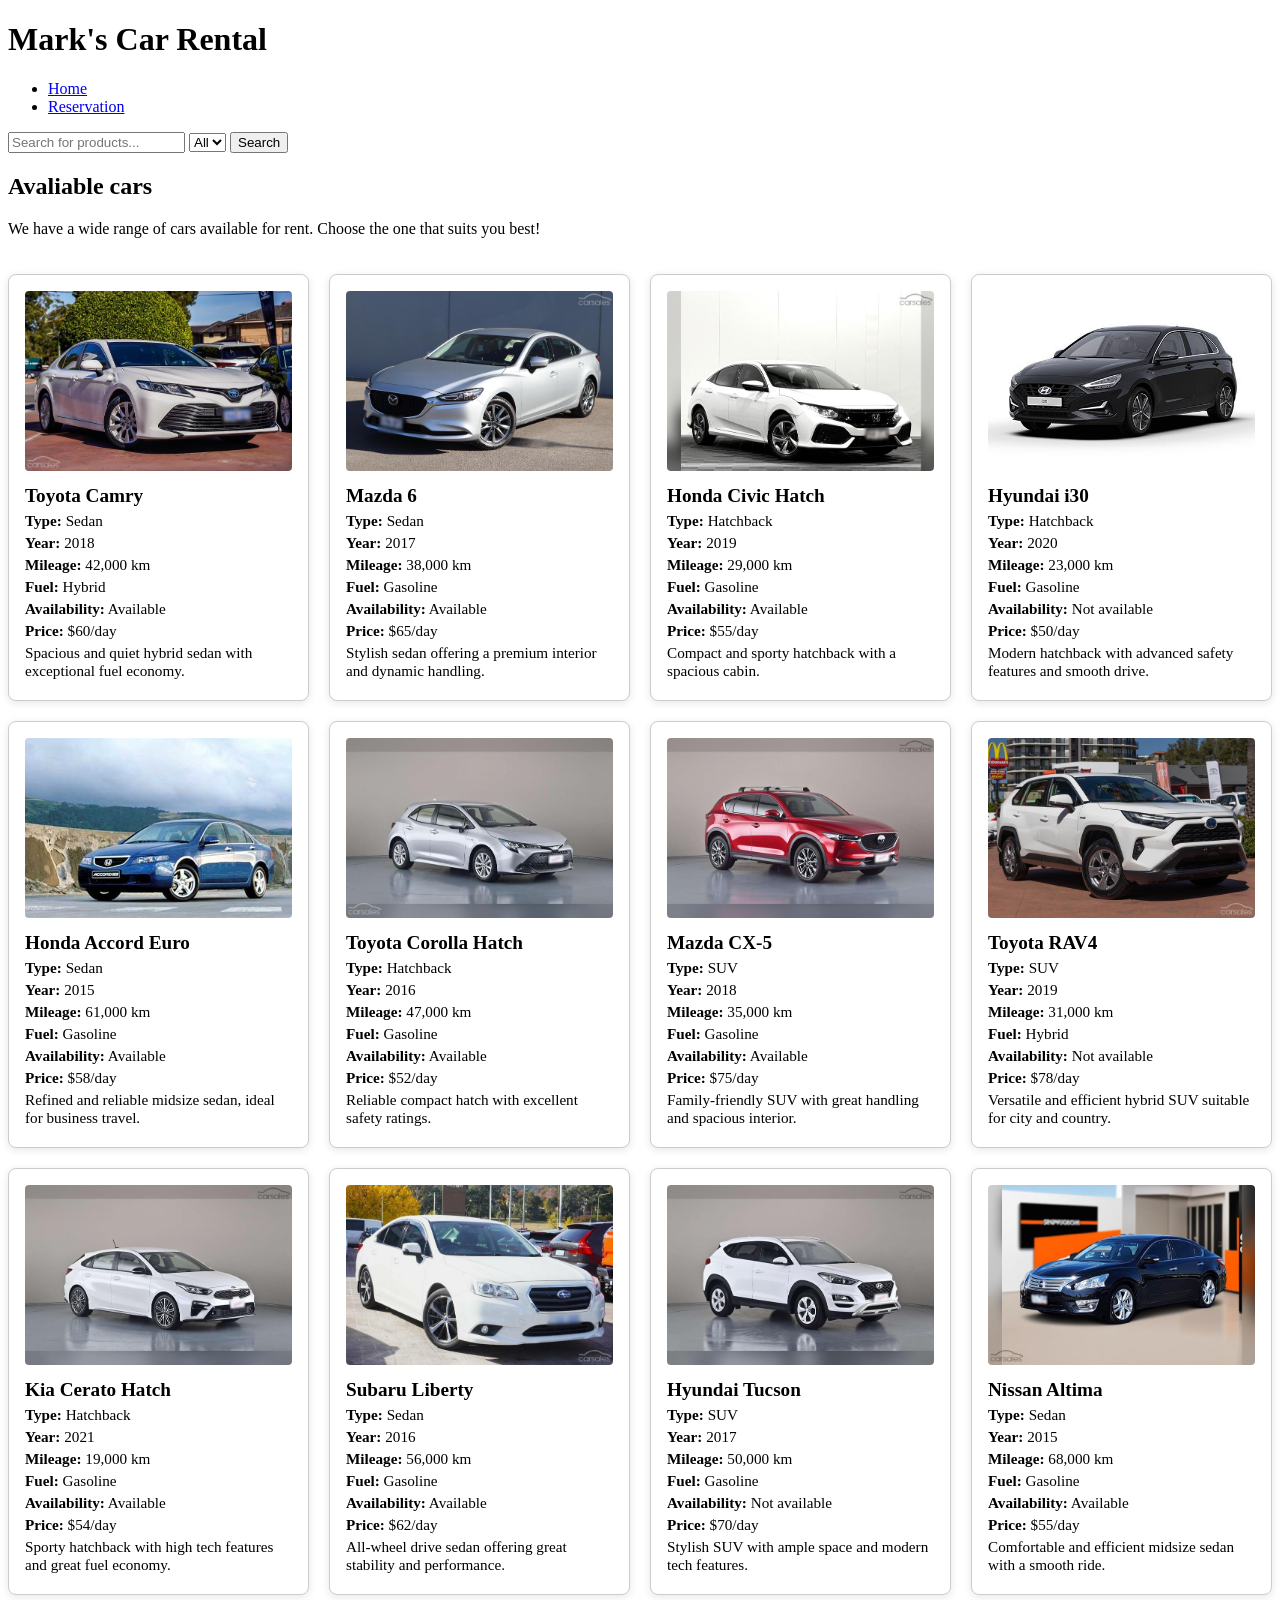
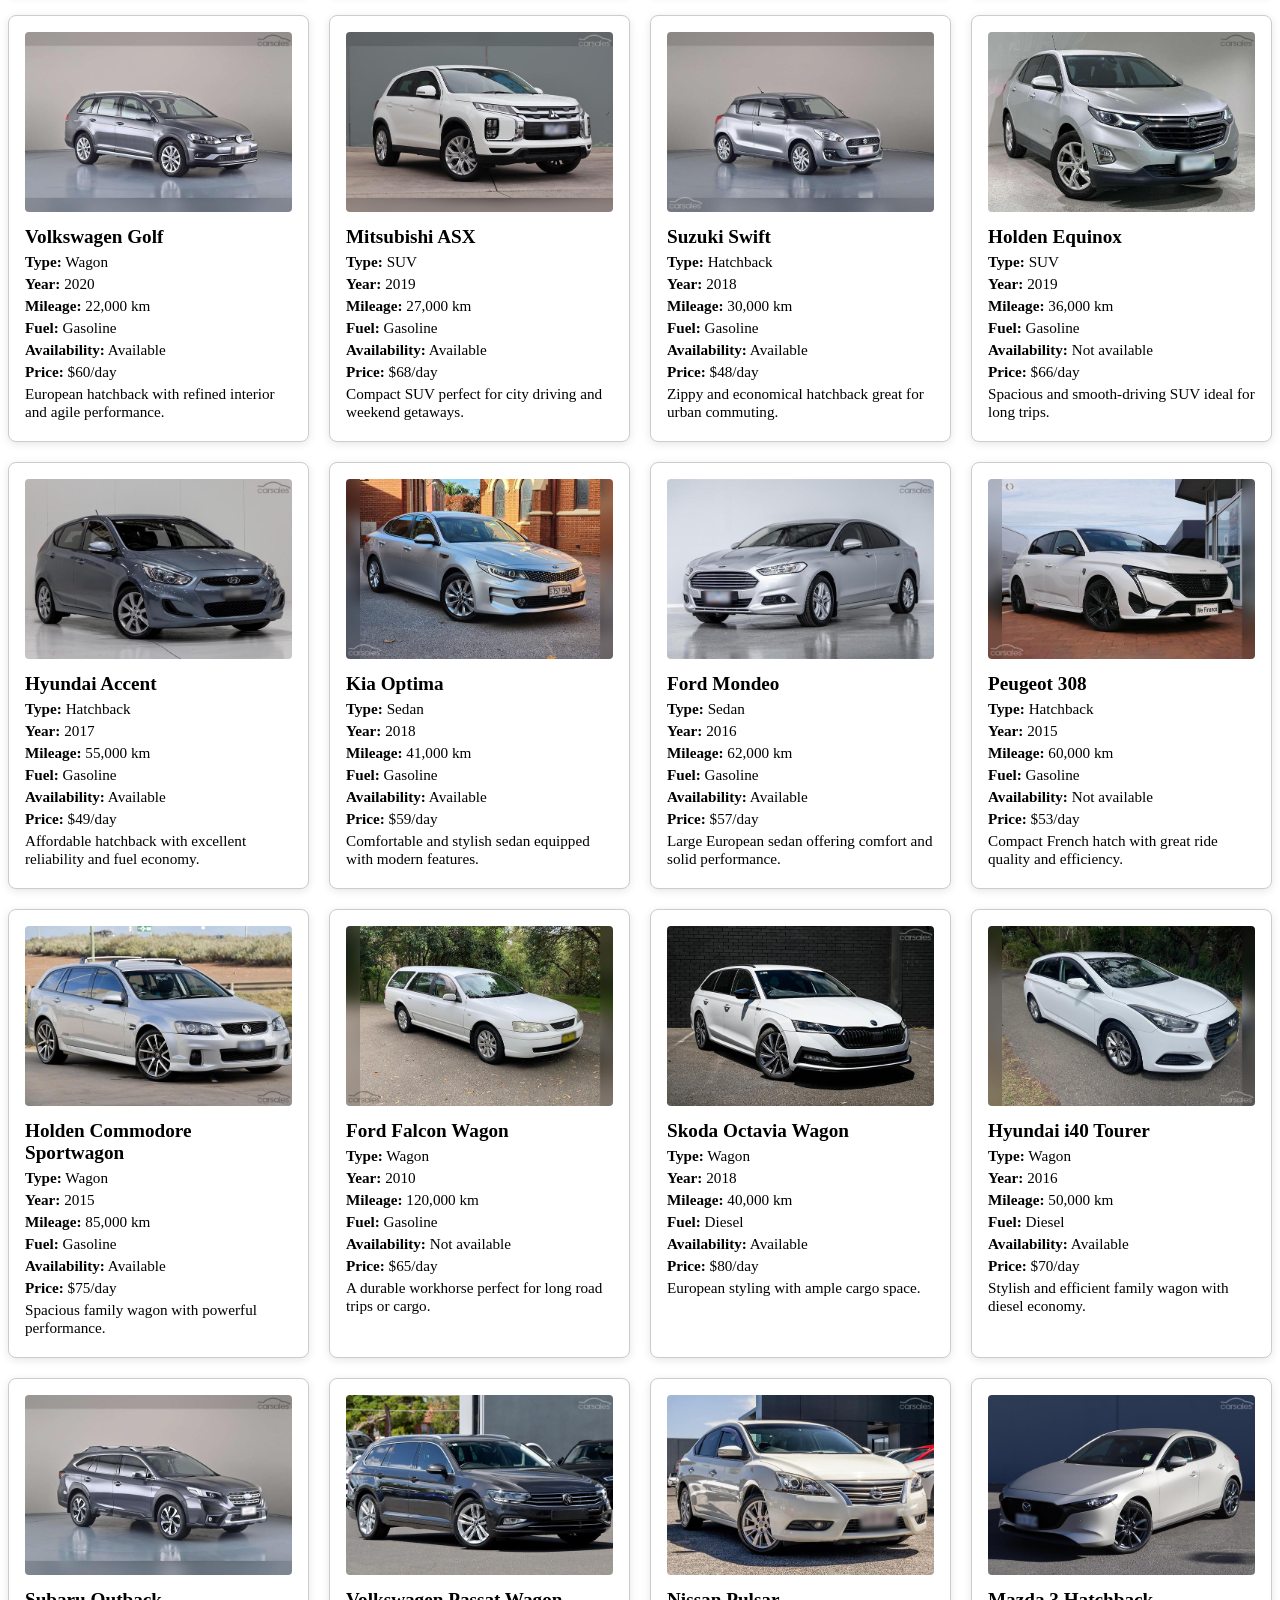
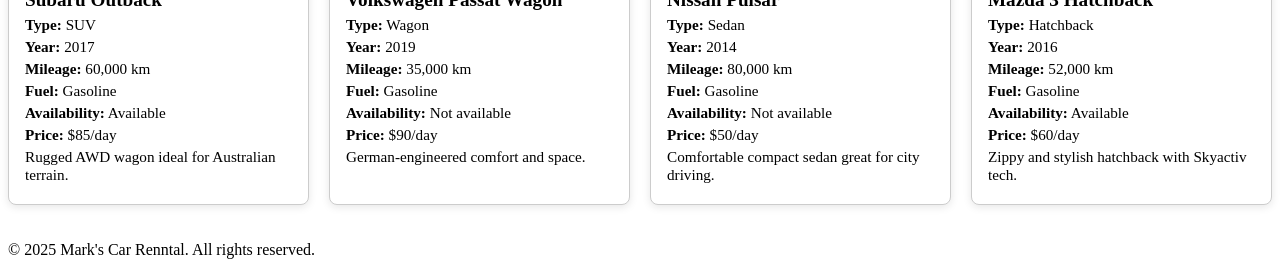
==== index.html @ 560c0ef7 "Add search bar and carType dropdown list" ====
<!DOCTYPE html>
<html lang="en">
<head>
    <meta charset="UTF-8">
    <meta name="viewport" content="width=device-width, initial-scale=1.0">
    <title>My Web Page</title>
    <link rel="stylesheet" href="css/styles.css"> 
</head>
<body>
    <header>
        <h1>Mark's Car Rental</h1>
    </header>
    <nav>
        <ul>
            <li><a href="#home">Home</a></li>
            <li><a href="#reservation">Reservation</a></li>
        </ul>
    </nav>
    <main>
         <!--Search Bar-->
        <section class="search">
            <input type="text" id="searchBox" placeholder="Search for products...">
            <!--Car Type Dropdown-->
            <select id="carTypeDropdown">
                <option value="">All</option>
            </select>
            <button id="searchBtn">Search</button>
        </section>
        <!--Car Grid-->
        <section id="home">
            <h2>Avaliable cars</h2>
            <p>We have a wide range of cars available for rent. Choose the one that suits you best!</p>
            <div class="car-grid" id="carGrid"></div>

        </section>
        <script src="js/script.js"></script>
    </main>
</body>
    <footer>
        <p>&copy; 2025 Mark's Car Renntal. All rights reserved.</p>
    </footer>
</html>
---- css/styles.css ----
.car-grid {
  display: grid;
  grid-template-columns: repeat(auto-fit, minmax(280px, 1fr));
  gap: 20px;
  padding: 20px 0;
}

.car-card {
  background: #ffffff;
  border: 1px solid #ccc;
  padding: 16px;
  border-radius: 8px;
  box-shadow: 0 2px 8px rgba(0, 0, 0, 0.1);
}

.car-card img {
  width: 100%;
  height: 180px;
  object-fit: cover;
  border-radius: 4px;
}

.car-card h3 {
  margin: 10px 0 5px;
  font-size: 1.2em;
}

.car-card p {
  margin: 4px 0;
  font-size: 0.95em;
}
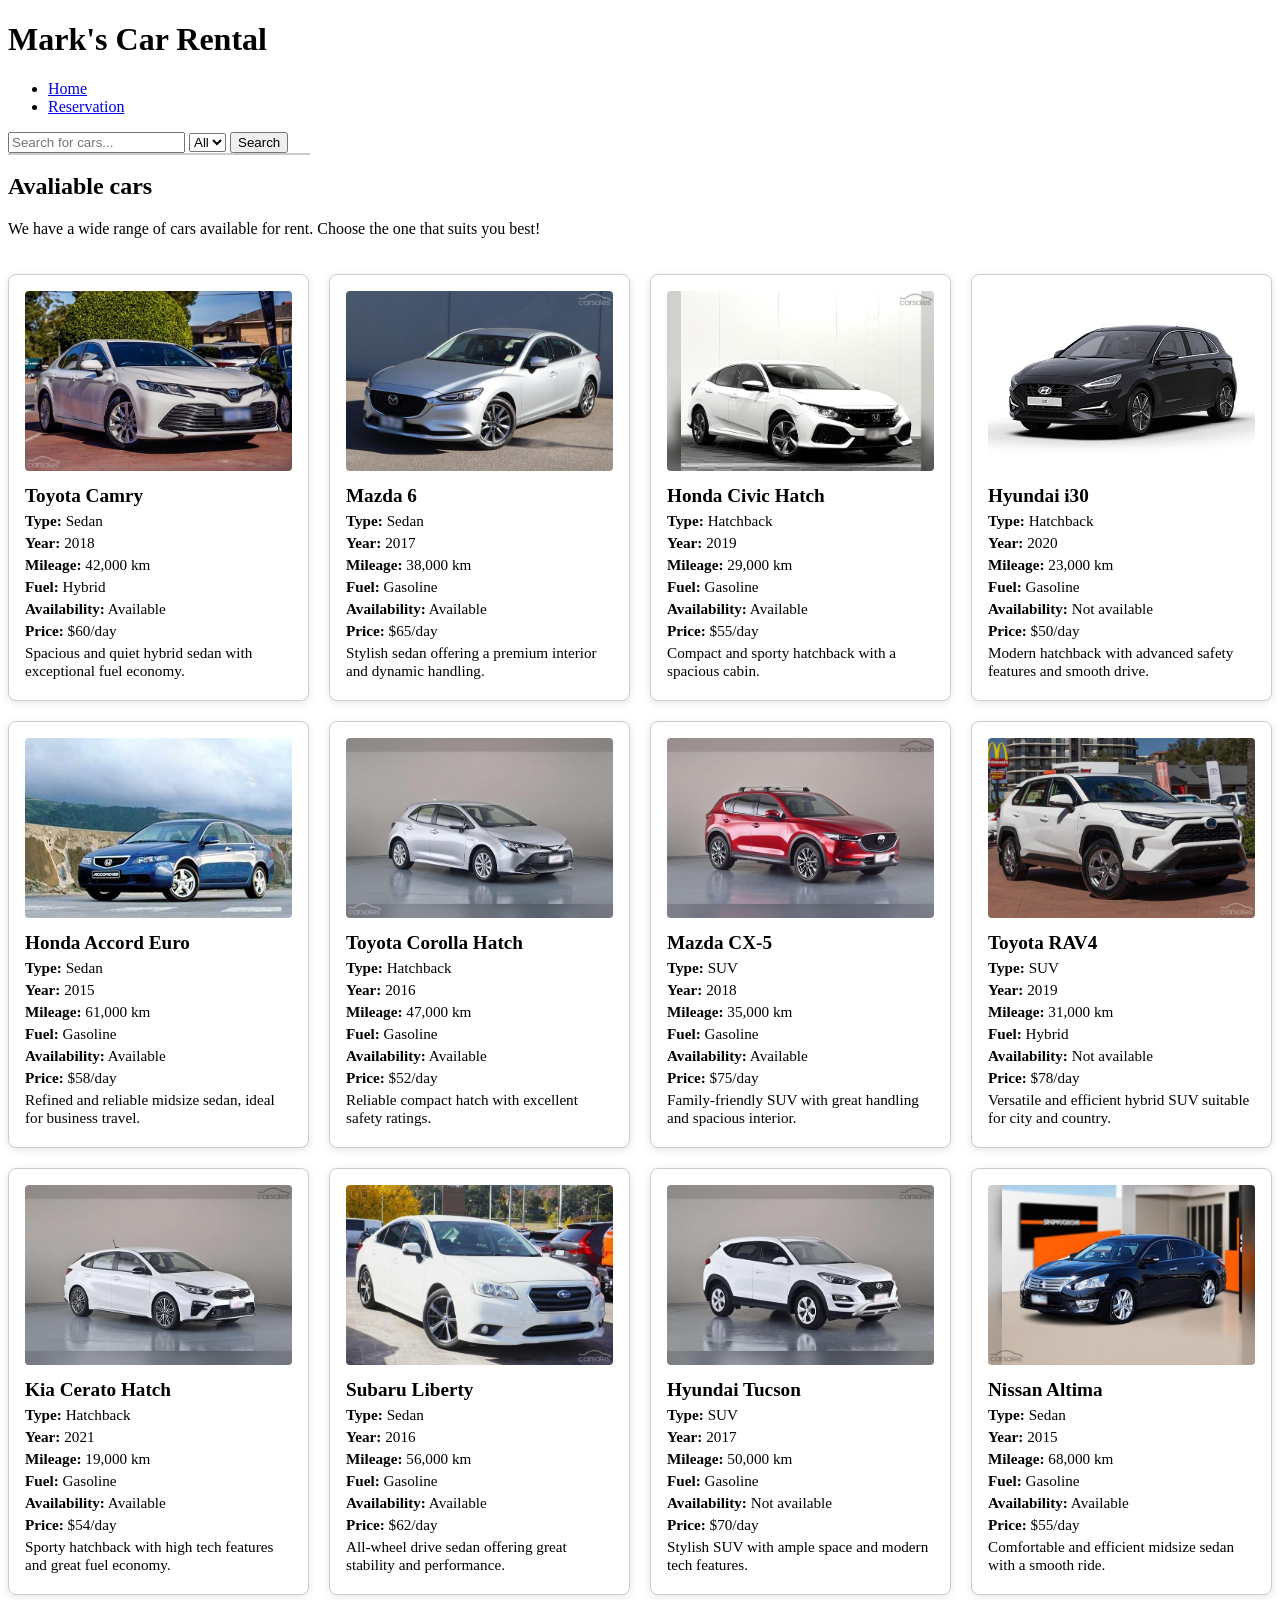
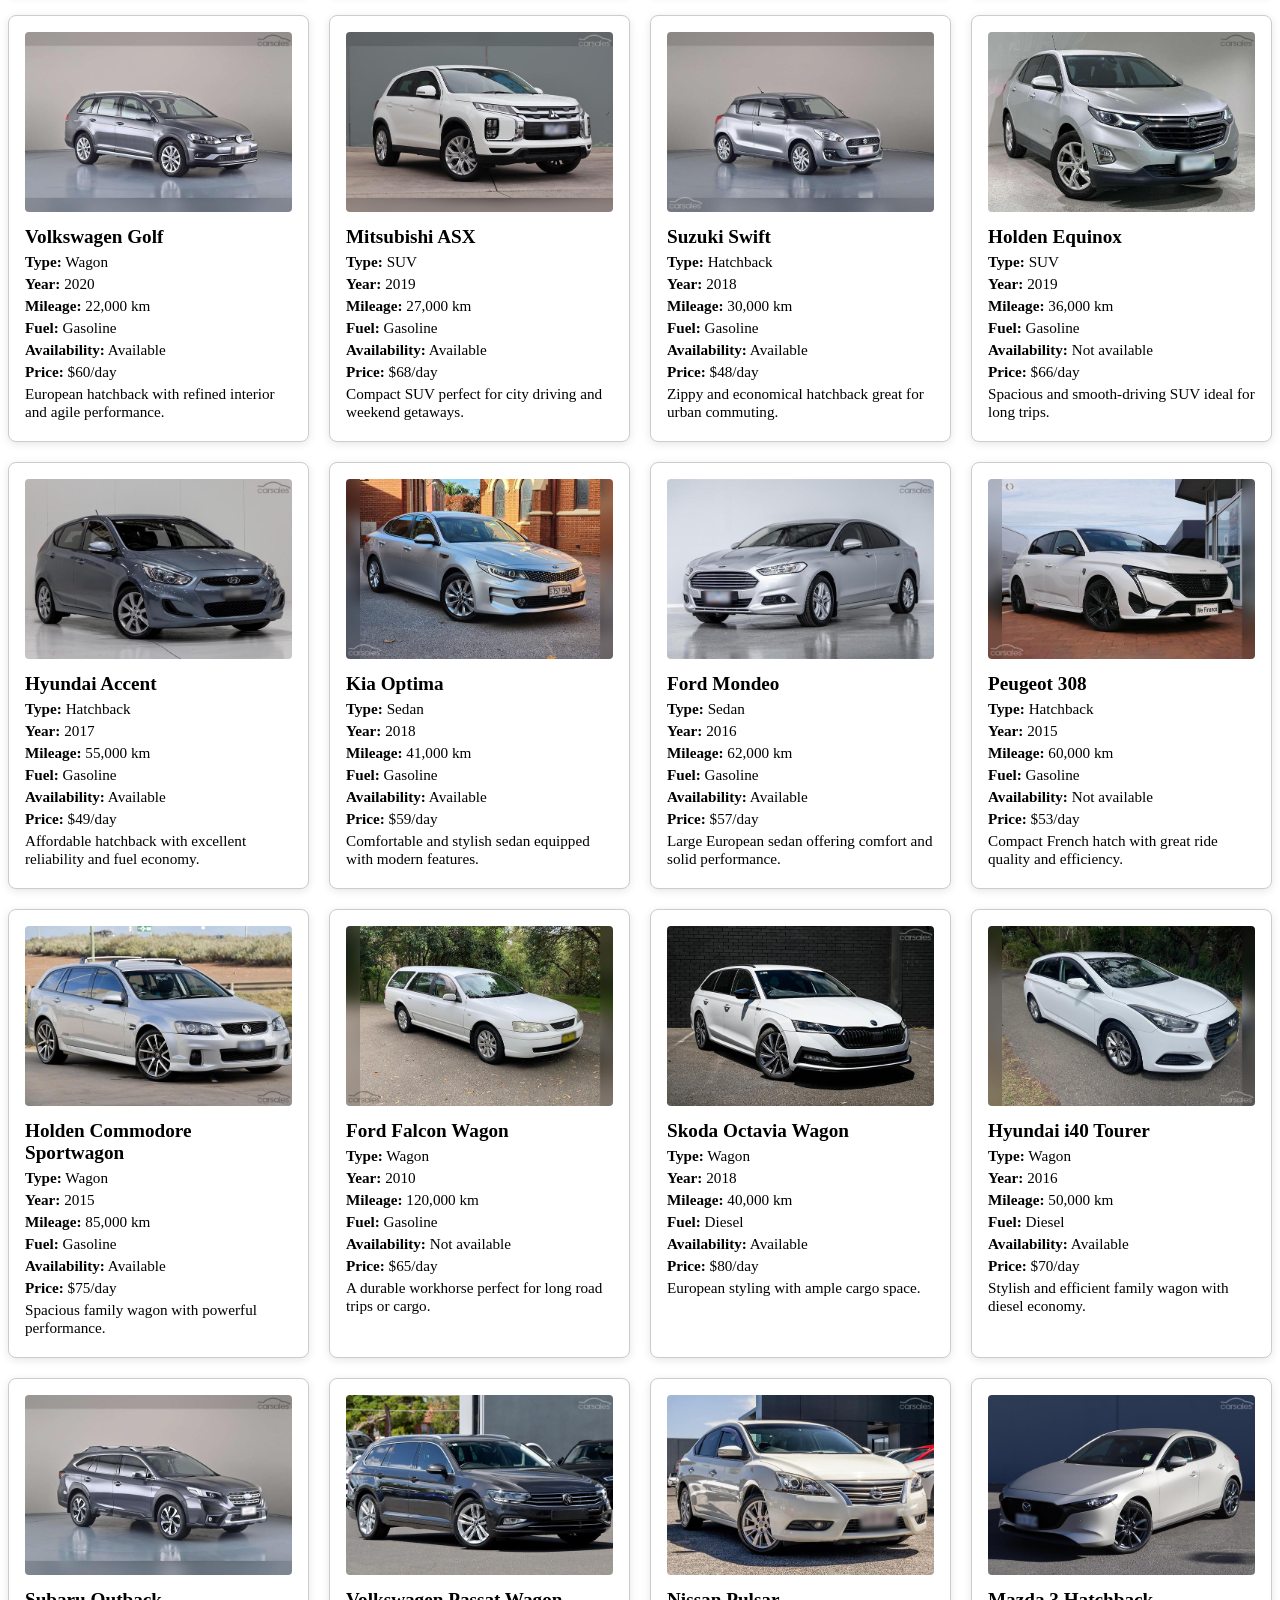
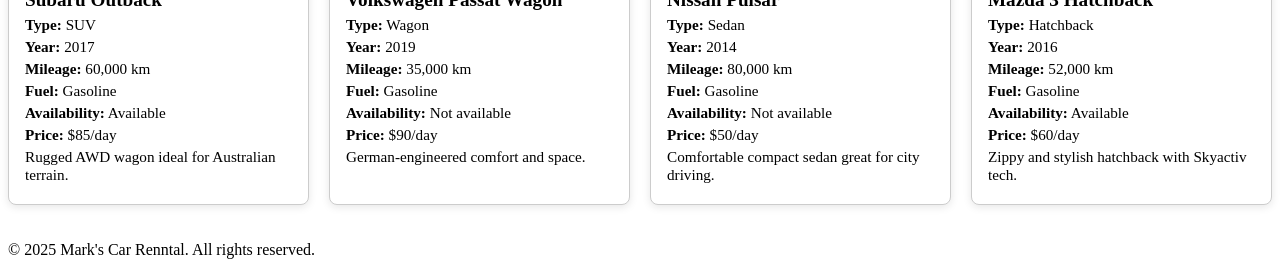
==== commit 3bd8f7b7: "Add search functionality and search suggestion" ====
--- a/index.html
+++ b/index.html
@@ -19,12 +19,16 @@
     <main>
          <!--Search Bar-->
         <section class="search">
-            <input type="text" id="searchBox" placeholder="Search for products...">
+            <input type="text" id="searchBox" placeholder="Search for cars...">
             <!--Car Type Dropdown-->
             <select id="carTypeDropdown">
                 <option value="">All</option>
             </select>
+            <!--suggestions list-->
+            <ul id = "suggestions" class="suggestions-list"></ul>
+            <!--Search button-->
             <button id="searchBtn">Search</button>
+
         </section>
         <!--Car Grid-->
         <section id="home">
--- a/css/styles.css
+++ b/css/styles.css
@@ -29,3 +29,25 @@
   margin: 4px 0;
   font-size: 0.95em;
 }
+
+.suggestions-list {
+  list-style: none;
+  padding: 0;
+  margin: 0;
+  border: 1px solid #ccc;
+  max-height: 150px;
+  overflow-y: auto;
+  width: 300px;
+  background-color: white;
+  position: absolute;
+  z-index: 1000;
+}
+
+.suggestions-list li {
+  padding: 8px;
+  cursor: pointer;
+}
+
+.suggestions-list li:hover {
+  background-color: #f0f0f0;
+}
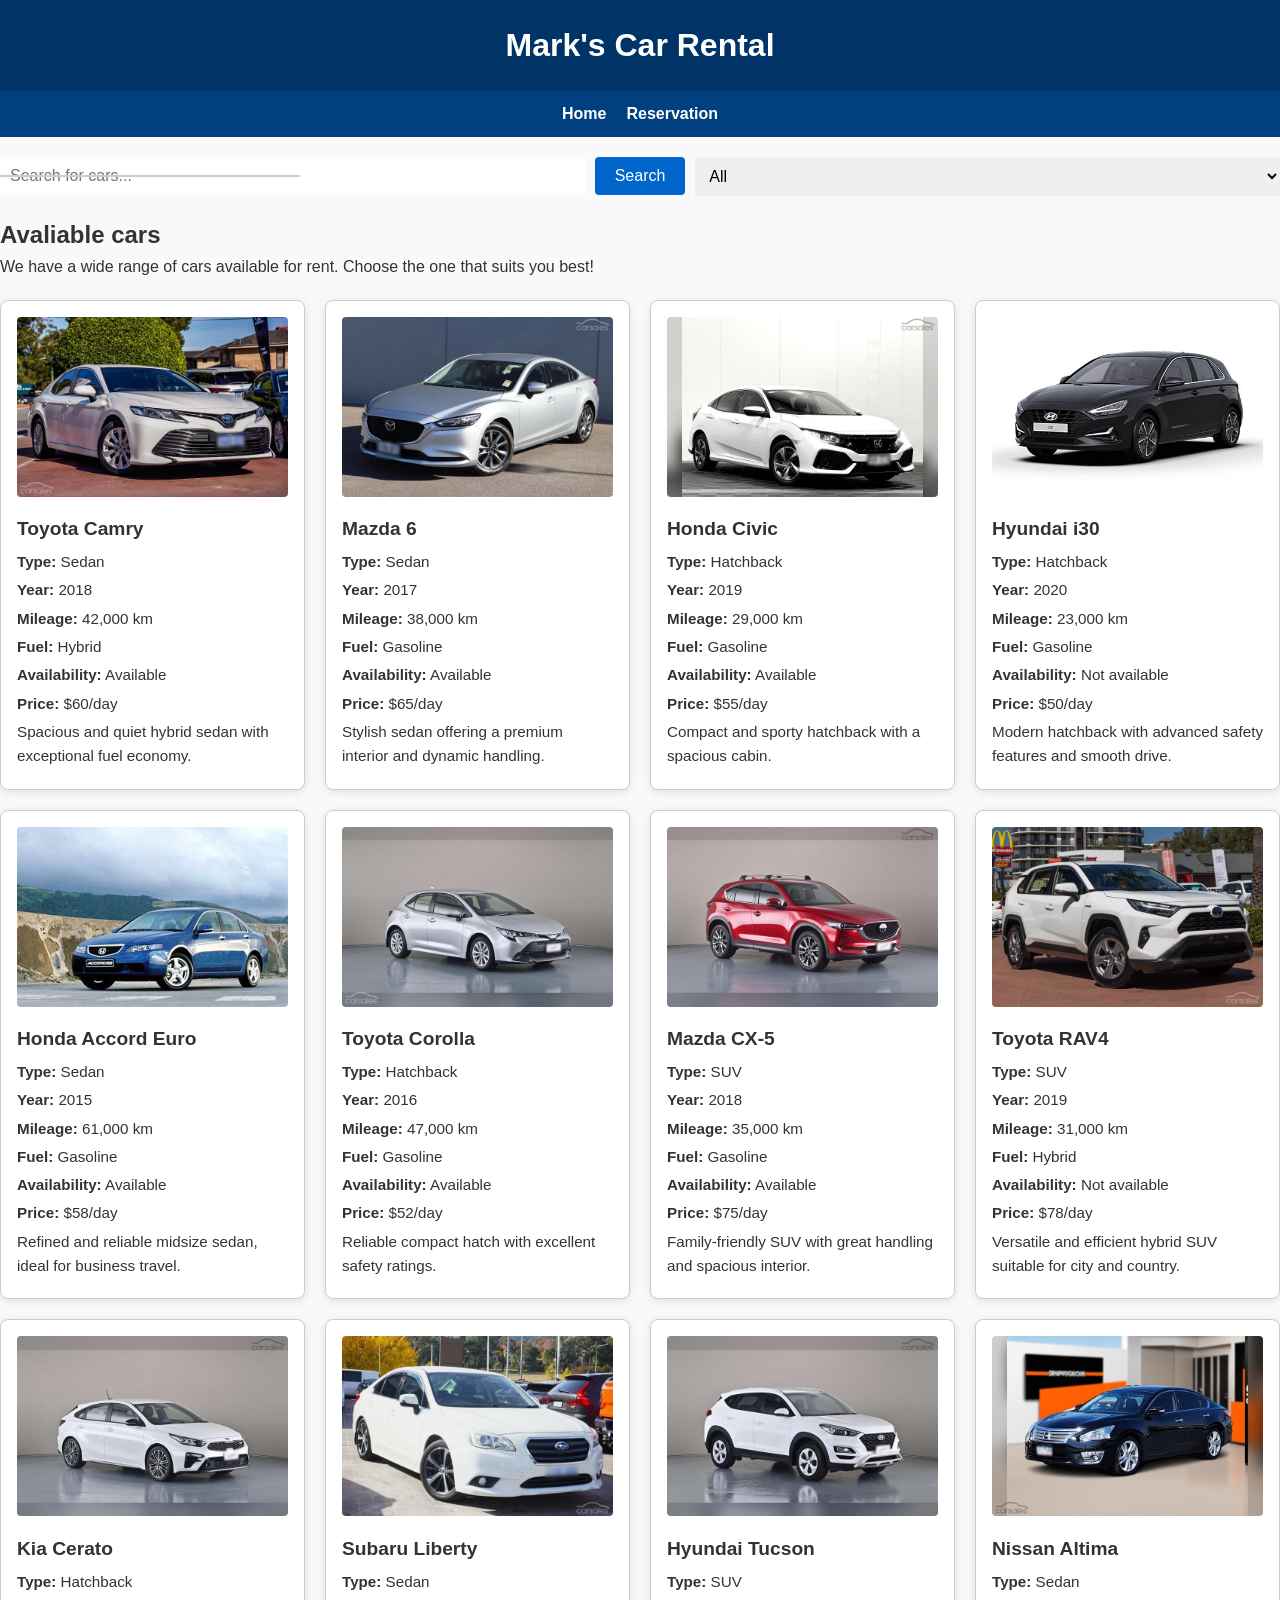
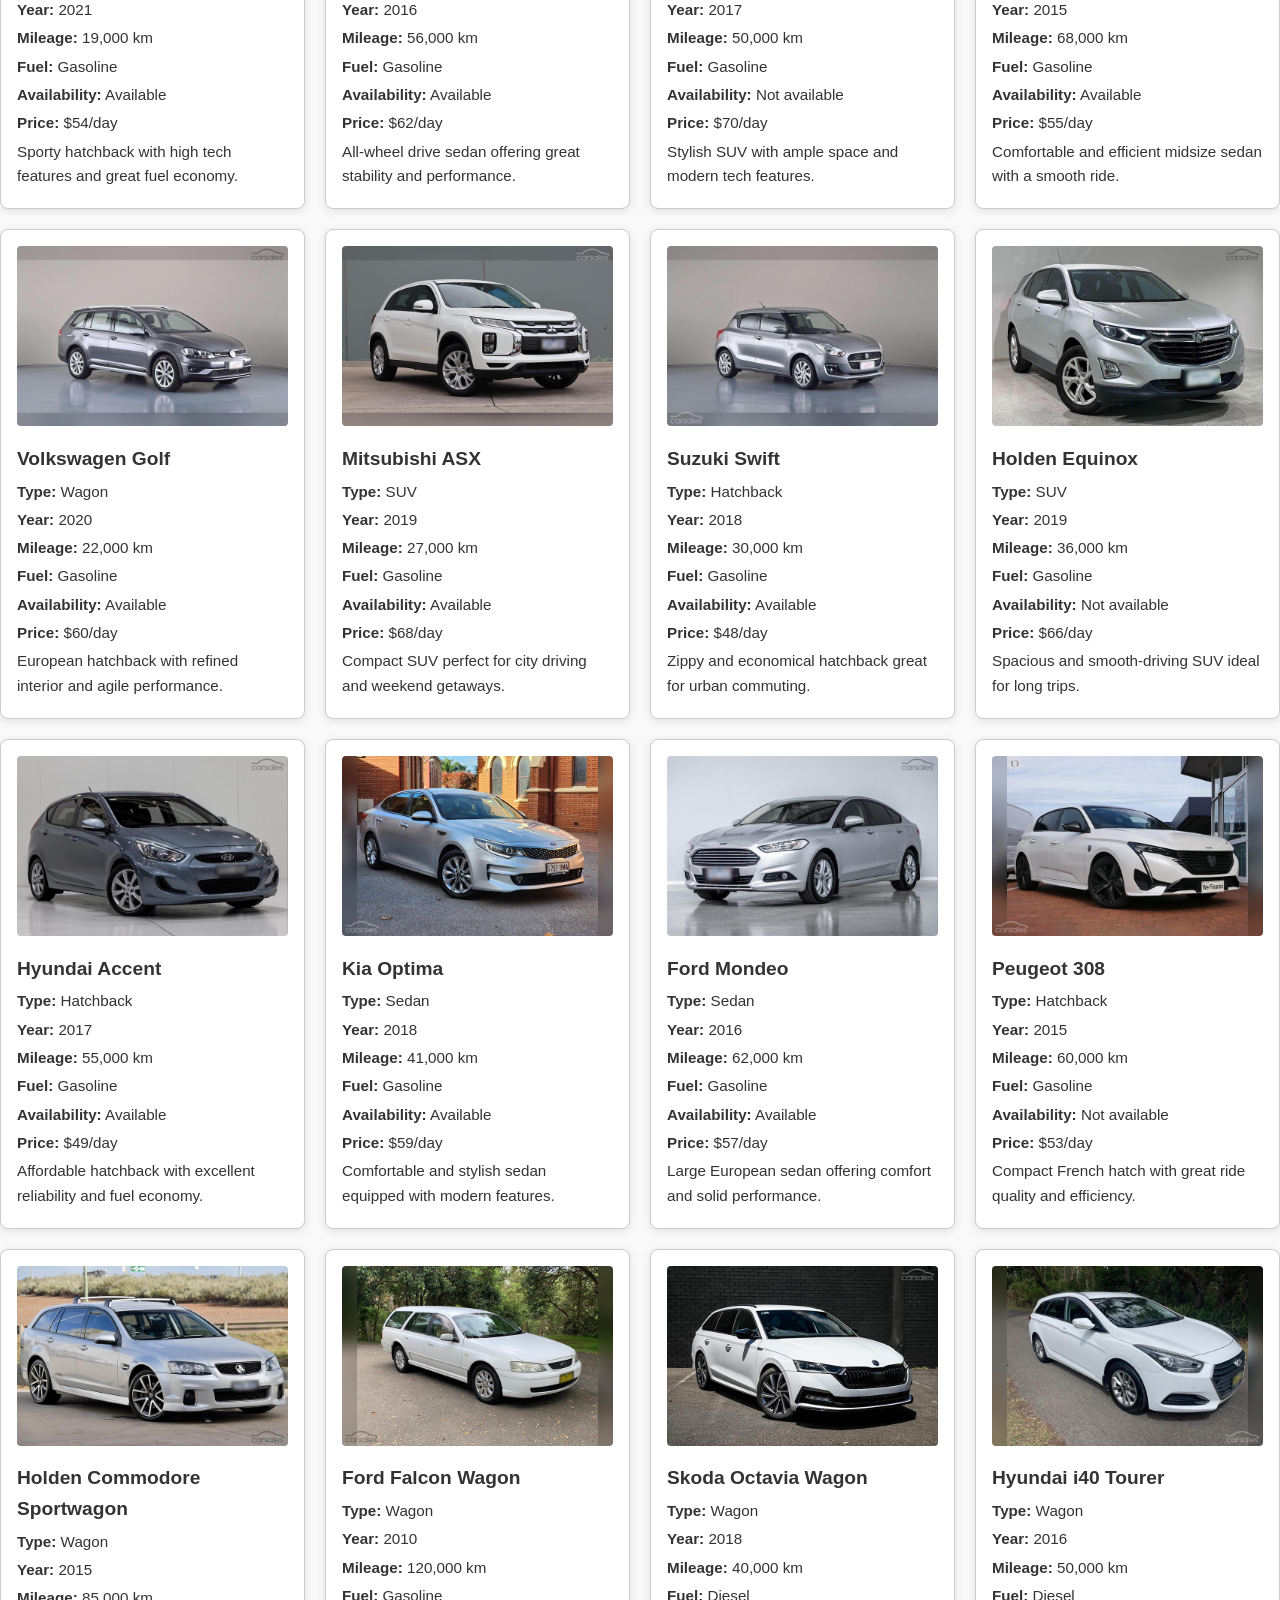
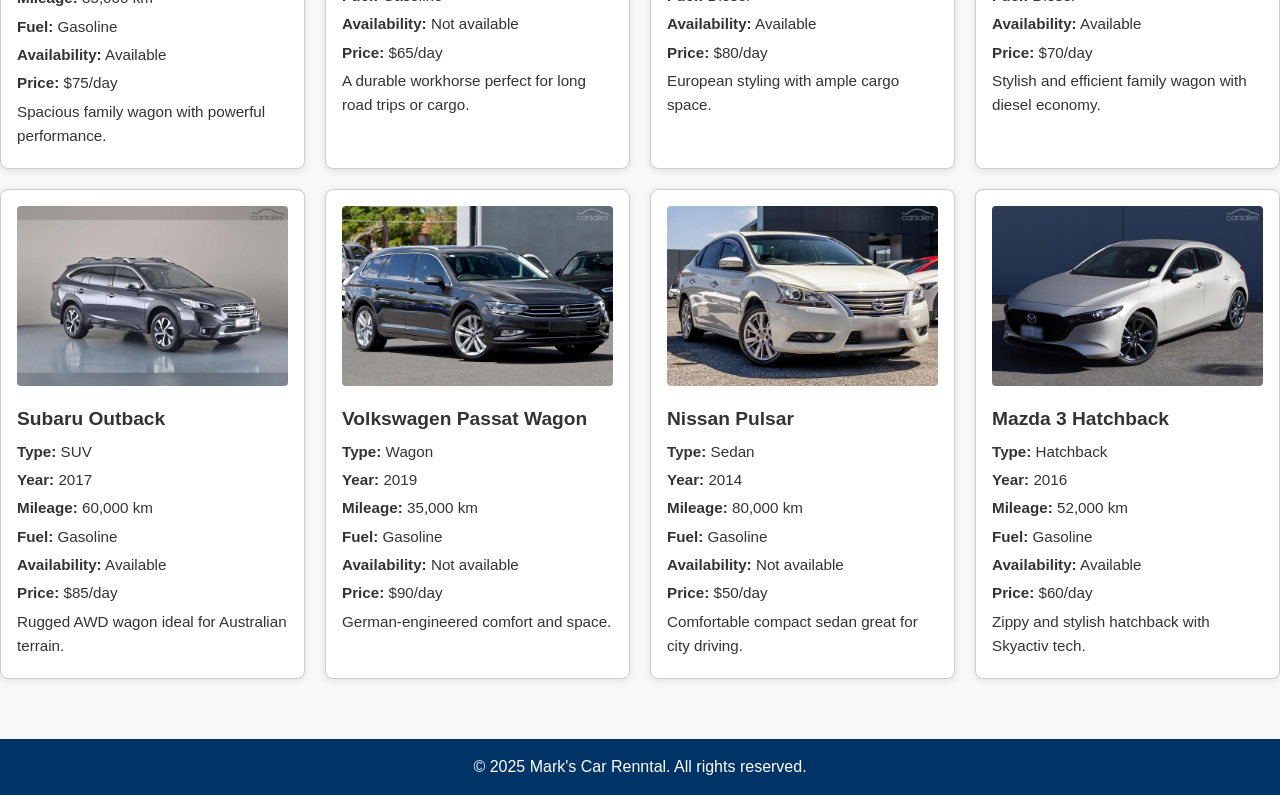
==== commit 64a30a59: "Move search button to next to search bar" ====
--- a/index.html
+++ b/index.html
@@ -20,14 +20,14 @@
          <!--Search Bar-->
         <section class="search">
             <input type="text" id="searchBox" placeholder="Search for cars...">
-            <!--Car Type Dropdown-->
-            <select id="carTypeDropdown">
-                <option value="">All</option>
-            </select>
             <!--suggestions list-->
             <ul id = "suggestions" class="suggestions-list"></ul>
             <!--Search button-->
             <button id="searchBtn">Search</button>
+            <!--Car Type Dropdown-->
+            <select id="carTypeDropdown">
+                <option value="all">All</option>
+            </select>
 
         </section>
         <!--Car Grid-->
--- a/css/styles.css
+++ b/css/styles.css
@@ -1,3 +1,115 @@
+/* General Reset & Body Styling */
+* {
+  box-sizing: border-box;
+  margin: 0;
+  padding: 0;
+}
+
+body {
+  font-family: 'Segoe UI', Tahoma, Geneva, Verdana, sans-serif;
+  background-color: #f9f9f9;
+  color: #333;
+  line-height: 1.6;
+  padding: 0;
+}
+
+/* Header */
+header {
+  background-color: #003366;
+  color: white;
+  padding: 20px 0;
+  text-align: center;
+  width: 100%;
+}
+
+header h1 {
+  font-size: 2rem;
+}
+
+/* Navigation */
+nav {
+  background-color: #004080;
+  padding: 10px 0;
+  margin-bottom: 20px;
+}
+
+nav ul {
+  list-style: none;
+  display: flex;
+  justify-content: center;
+  padding: 20;
+  gap: 20px;
+}
+
+nav ul li a {
+  color: white;
+  text-decoration: none;
+  font-weight: bold;
+  transition: color 0.2s ease;
+}
+
+nav ul li a:hover {
+  color: #ffcc00;
+}
+
+/* Search Section */
+.search {
+  display: flex;
+  flex-wrap: wrap;
+  align-items: center;
+  gap: 10px;
+  margin-bottom: 20px;
+  position: relative;
+}
+
+#searchBox, #carTypeDropdown {
+  padding: 10px;
+  font-size: 1em;
+  border-radius: 0;
+  border: none;
+  box-shadow: none;
+  outline: none;
+  flex: 1;
+  min-width: 200px;
+}
+
+#searchBtn {
+  padding: 10px 20px;
+  font-size: 1em;
+  background-color: #0066cc;
+  color: white;
+  border: none;
+  border-radius: 4px;
+  cursor: pointer;
+}
+
+#searchBtn:hover {
+  background-color: #0055aa;
+}
+
+/* Suggestions Dropdown */
+.suggestions-list {
+  list-style: none;
+  padding: 0;
+  margin-top: 5px;
+  border: 1px solid #ccc;
+  max-height: 150px;
+  overflow-y: auto;
+  width: 300px;
+  background-color: white;
+  position: absolute;
+  z-index: 1000;
+}
+
+.suggestions-list li {
+  padding: 8px;
+  cursor: pointer;
+}
+
+.suggestions-list li:hover {
+  background-color: #f0f0f0;
+}
+/* Car Listings */
 .car-grid {
   display: grid;
   grid-template-columns: repeat(auto-fit, minmax(280px, 1fr));
@@ -20,9 +132,20 @@
   border-radius: 4px;
 }
 
+.car-card:hover {
+  transform: scale(1.02);
+}
+
 .car-card h3 {
   margin: 10px 0 5px;
   font-size: 1.2em;
+}
+
+.car-card img{
+  width: 100%;
+  height: 180px;
+  object-fit: cover;
+  border-radius: 4px;
 }
 
 .car-card p {
@@ -51,3 +174,12 @@
 .suggestions-list li:hover {
   background-color: #f0f0f0;
 }
+/* Footer */
+footer {
+  background-color: #003366;
+  color: white;
+  text-align: center;
+  padding: 15px;
+  margin-top: 40px;
+  width: 100%;
+}
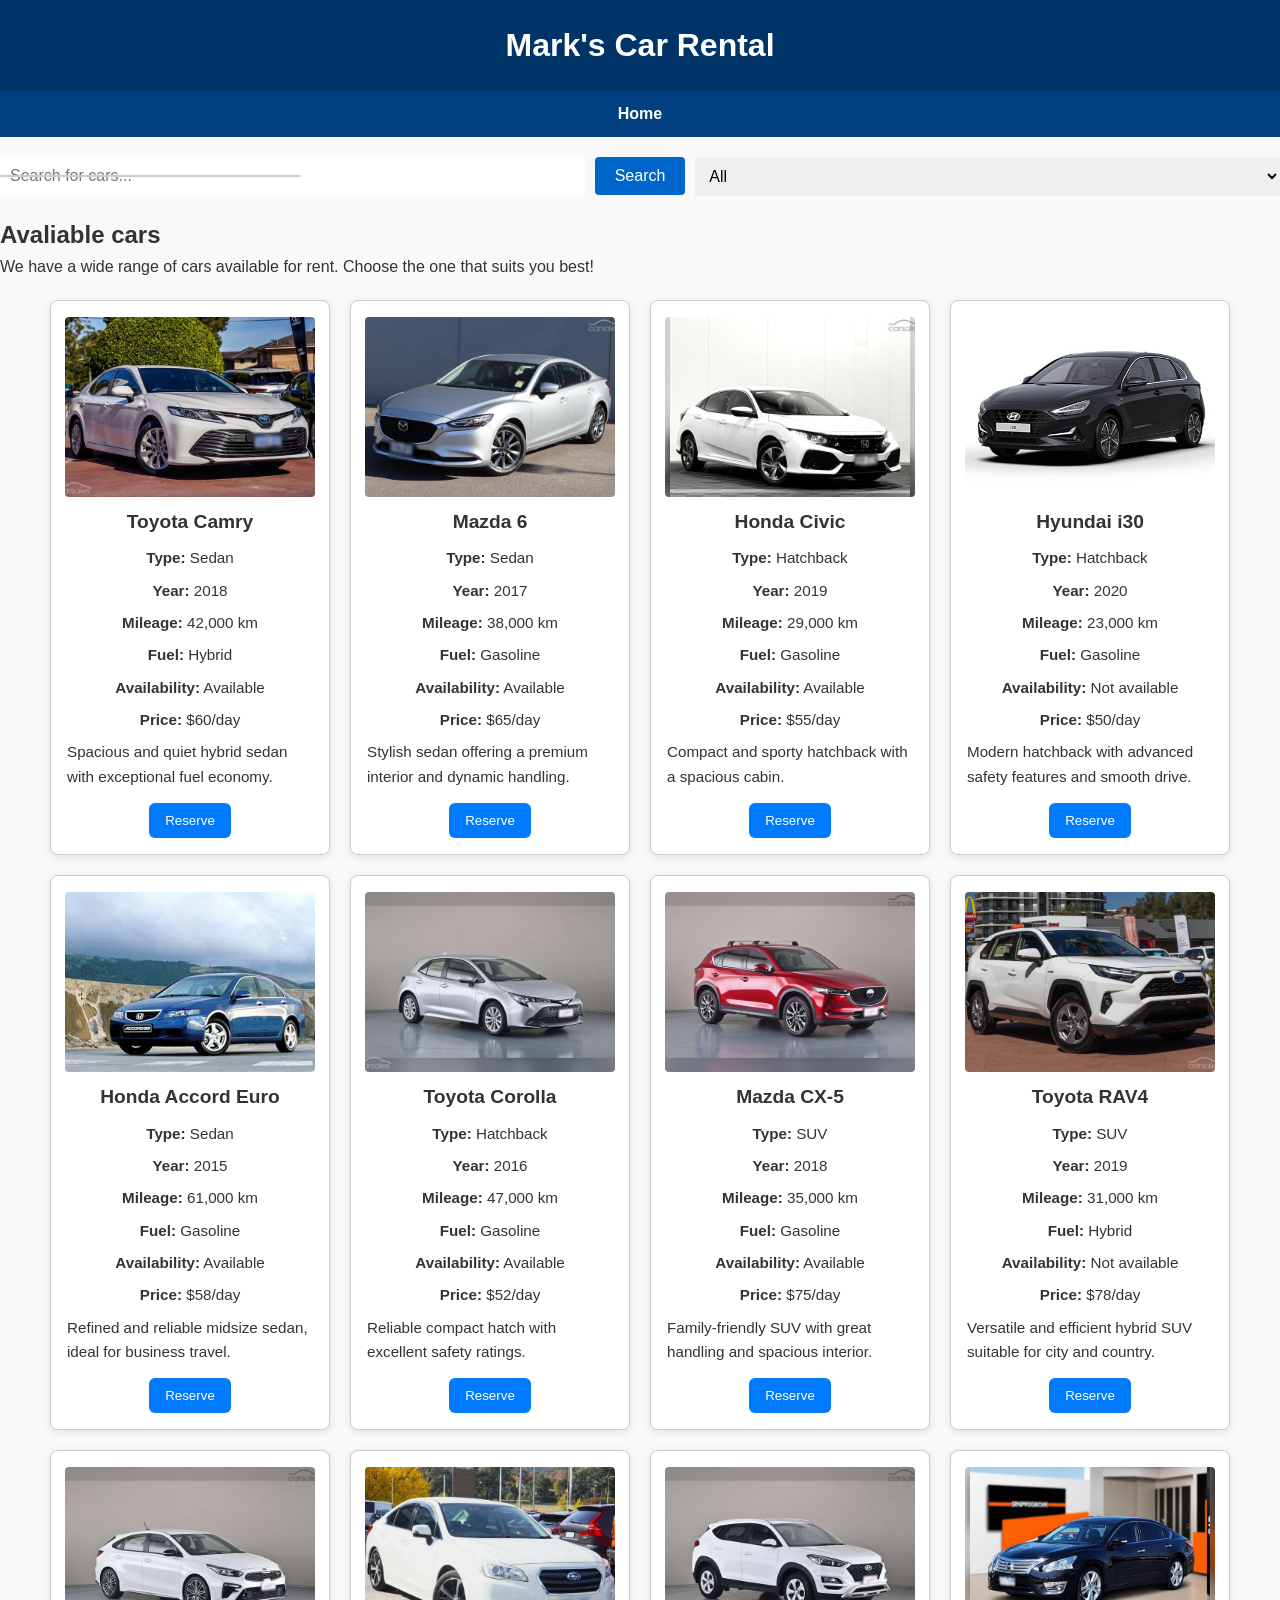
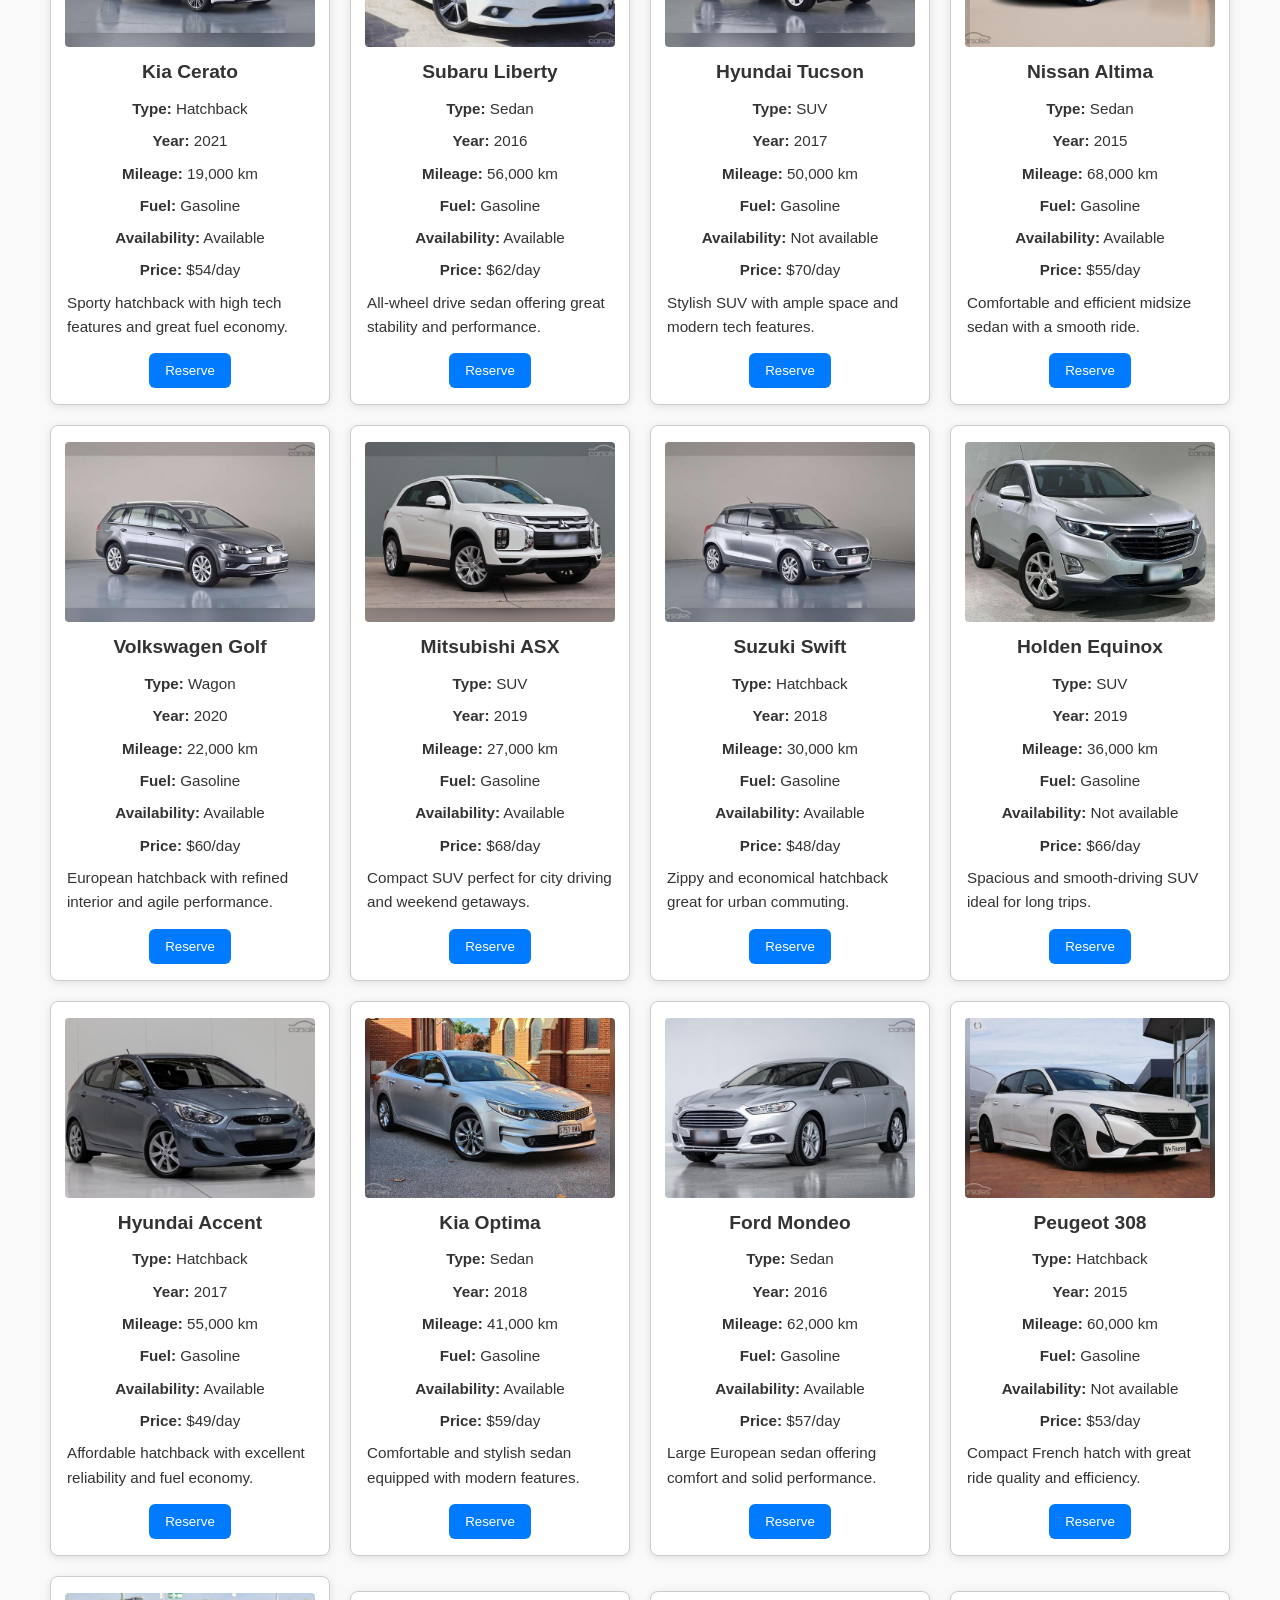
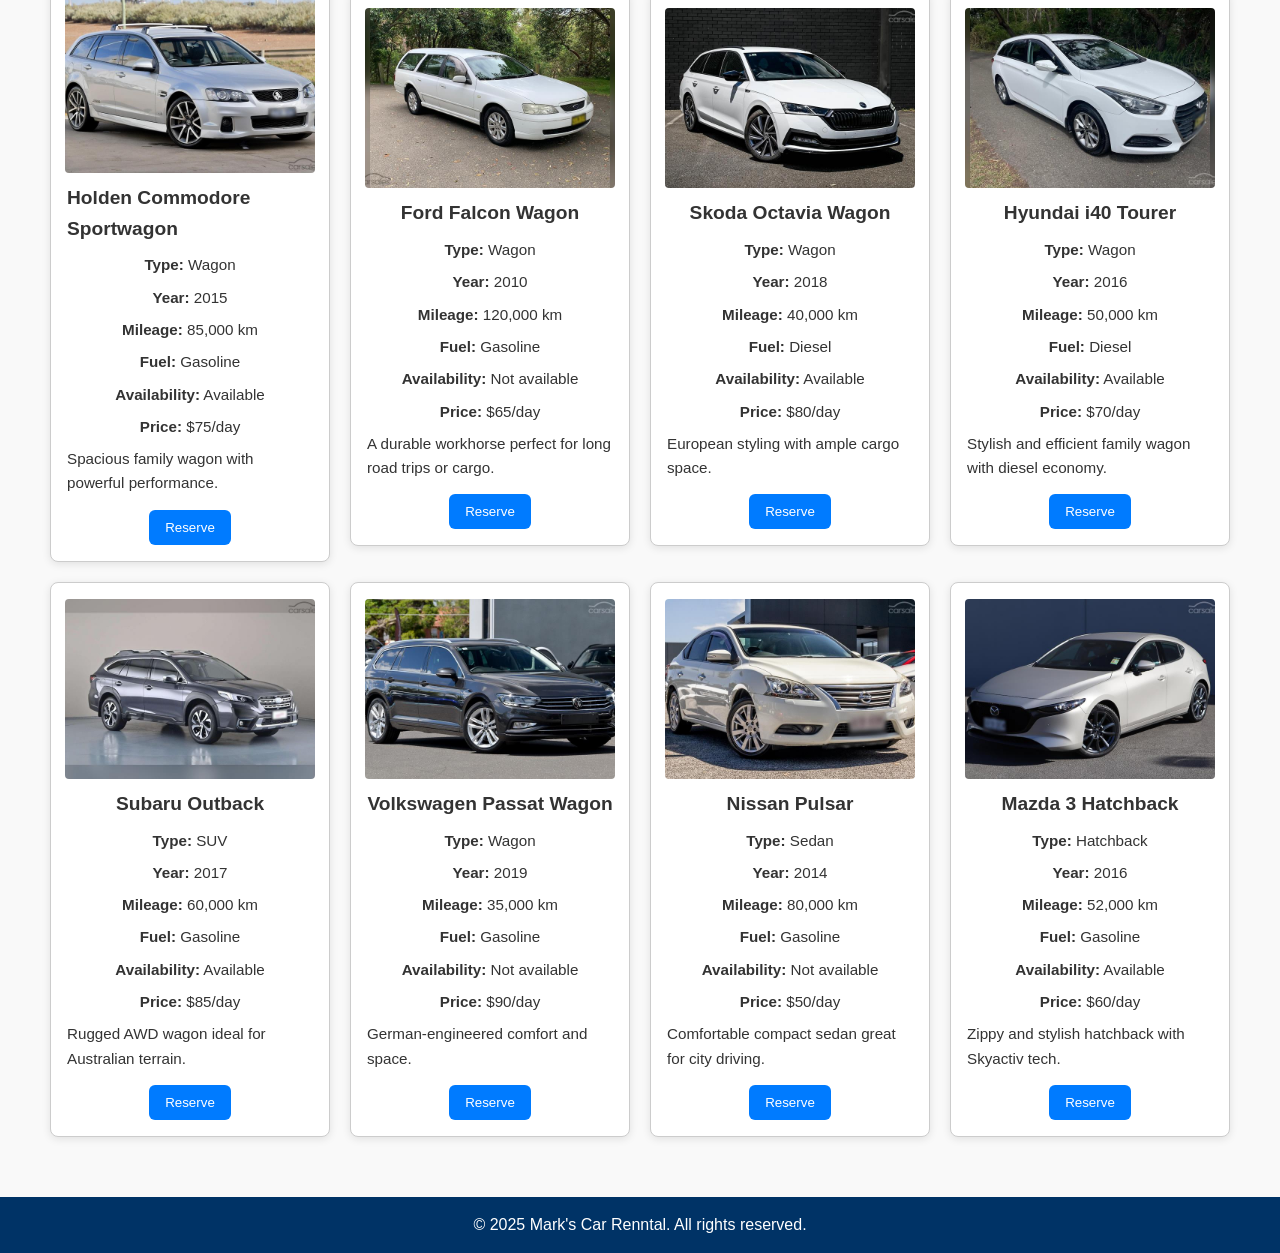
==== commit a459691f: "Add nav bar funtionality" ====
--- a/index.html
+++ b/index.html
@@ -12,8 +12,7 @@
     </header>
     <nav>
         <ul>
-            <li><a href="#home">Home</a></li>
-            <li><a href="#reservation">Reservation</a></li>
+            <li><a href="index.html">Home</a></li>
         </ul>
     </nav>
     <main>
--- a/css/styles.css
+++ b/css/styles.css
@@ -111,10 +111,13 @@
 }
 /* Car Listings */
 .car-grid {
-  display: grid;
+  display: flex;
+  flex-wrap: wrap;
   grid-template-columns: repeat(auto-fit, minmax(280px, 1fr));
   gap: 20px;
   padding: 20px 0;
+  justify-content: center; 
+  align-items: center; 
 }
 
 .car-card {
@@ -123,13 +126,12 @@
   padding: 16px;
   border-radius: 8px;
   box-shadow: 0 2px 8px rgba(0, 0, 0, 0.1);
-}
-
-.car-card img {
-  width: 100%;
-  height: 180px;
-  object-fit: cover;
-  border-radius: 4px;
+  display: flex;
+  flex-direction: column;
+  align-items: center;
+  width: 280px;         /* Fixed width */
+  height: 100%;        /* Fixed height */
+  justify-content: flex-start; /* Or space-between if you want to spread content */
 }
 
 .car-card:hover {
@@ -142,7 +144,7 @@
 }
 
 .car-card img{
-  width: 100%;
+  width: 250px;
   height: 180px;
   object-fit: cover;
   border-radius: 4px;
@@ -183,3 +185,64 @@
   margin-top: 40px;
   width: 100%;
 }
+.reserve-btn {
+  padding: 10px 16px;
+  background-color: #007bff;
+  color: white;
+  border: none;
+  border-radius: 6px;
+  cursor: pointer;
+  margin-top: 10px;
+}
+
+.reserve-btn:hover {
+  background-color: #0056b3;
+}
+.reservation-card {
+    display: flex;
+    flex-direction: row;
+    max-width: 900px;
+    margin: 2rem auto;
+    padding: 2rem;
+    border: 2px solid #ccc;
+    border-radius: 16px;
+    background-color: #fdfdfd;
+    box-shadow: 0 4px 10px rgba(0, 0, 0, 0.1);
+}
+
+.reservation-card img {
+    width: 250px;
+    height: 180px;
+    border-radius: 12px;
+    margin-right: 2rem;
+}
+
+.reservation-card-content {
+    flex: 1;
+}
+
+.reservation-card h2 {
+    font-size: 2rem;
+    margin-bottom: 0.5rem;
+}
+
+.reservation-card p {
+    font-size: 1.1rem;
+    margin: 0.4rem 0;
+}
+
+.confirm-btn {
+    margin-top: 1rem;
+    padding: 0.75rem 1.5rem;
+    font-size: 1.1rem;
+    background-color: #007BFF;
+    color: white;
+    border: none;
+    border-radius: 8px;
+    cursor: pointer;
+    transition: background-color 0.3s ease;
+}
+
+.confirm-btn:hover {
+    background-color: #0056b3;
+}
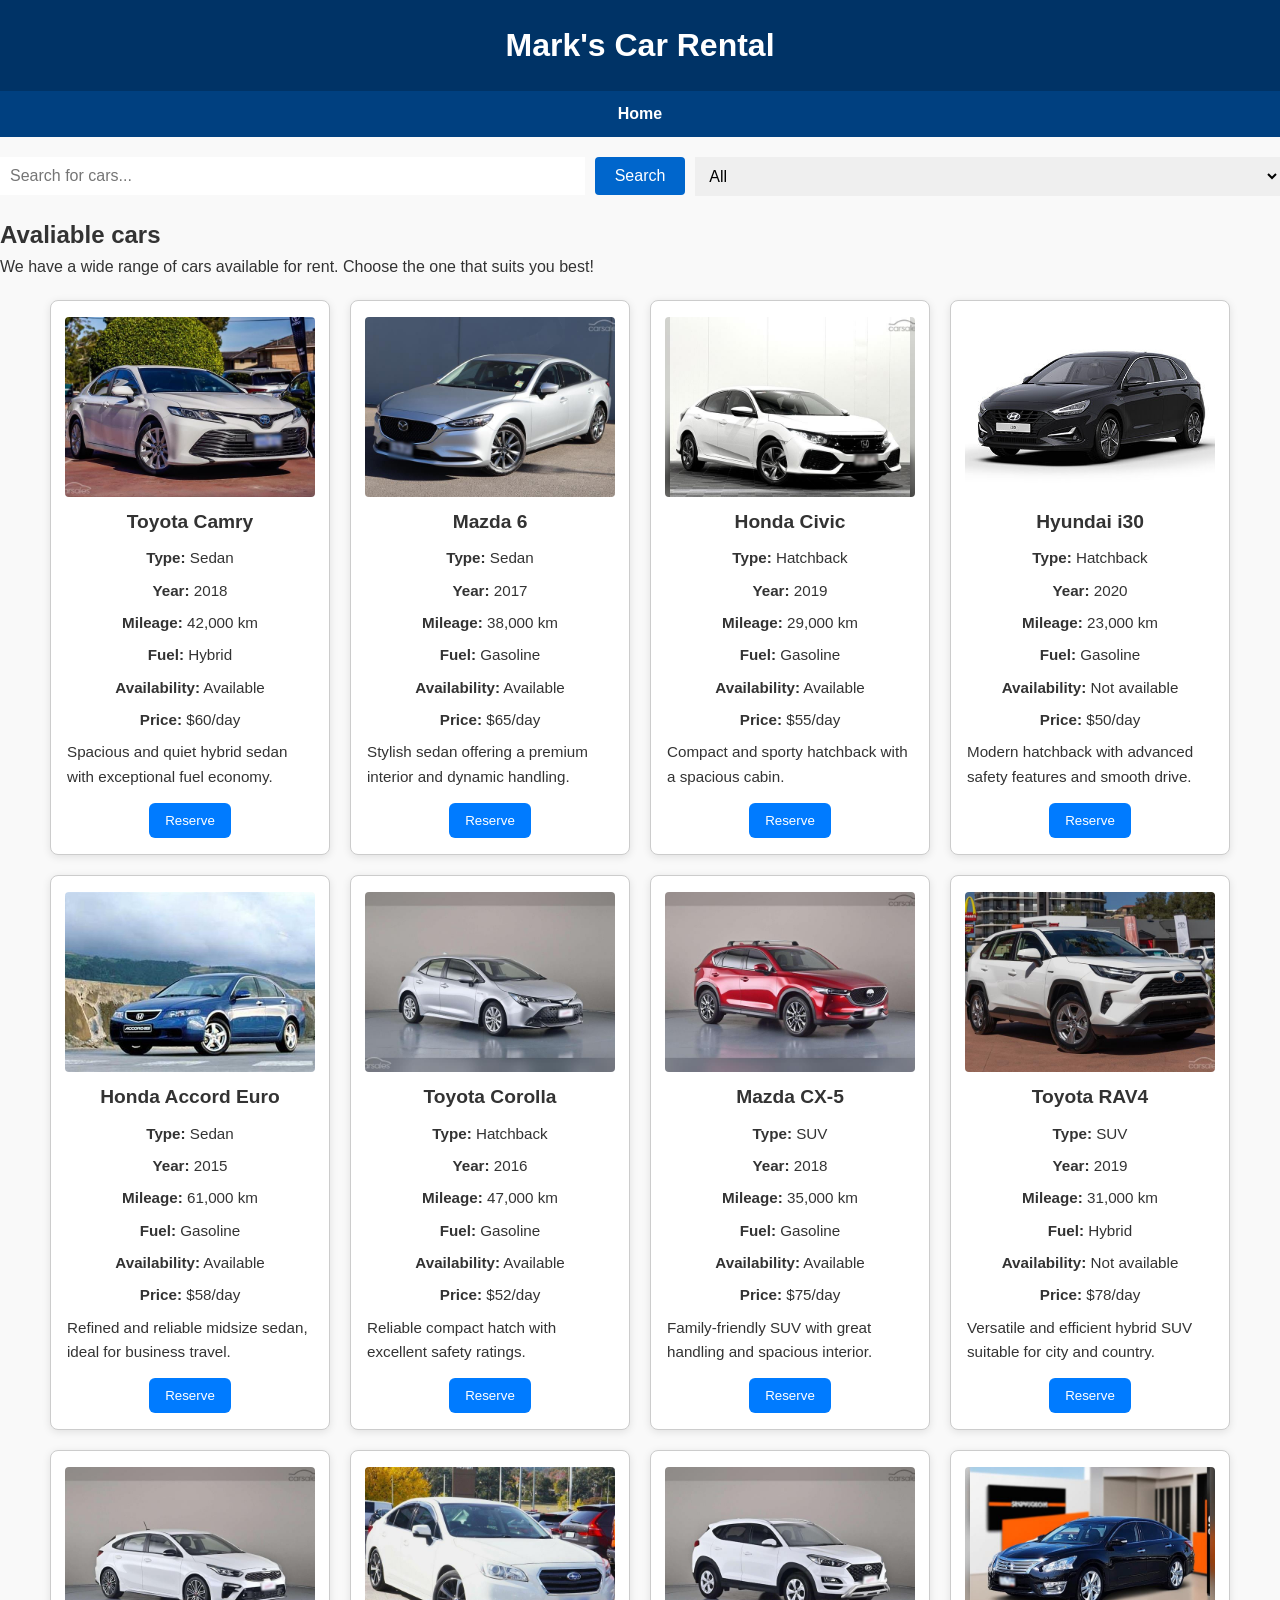
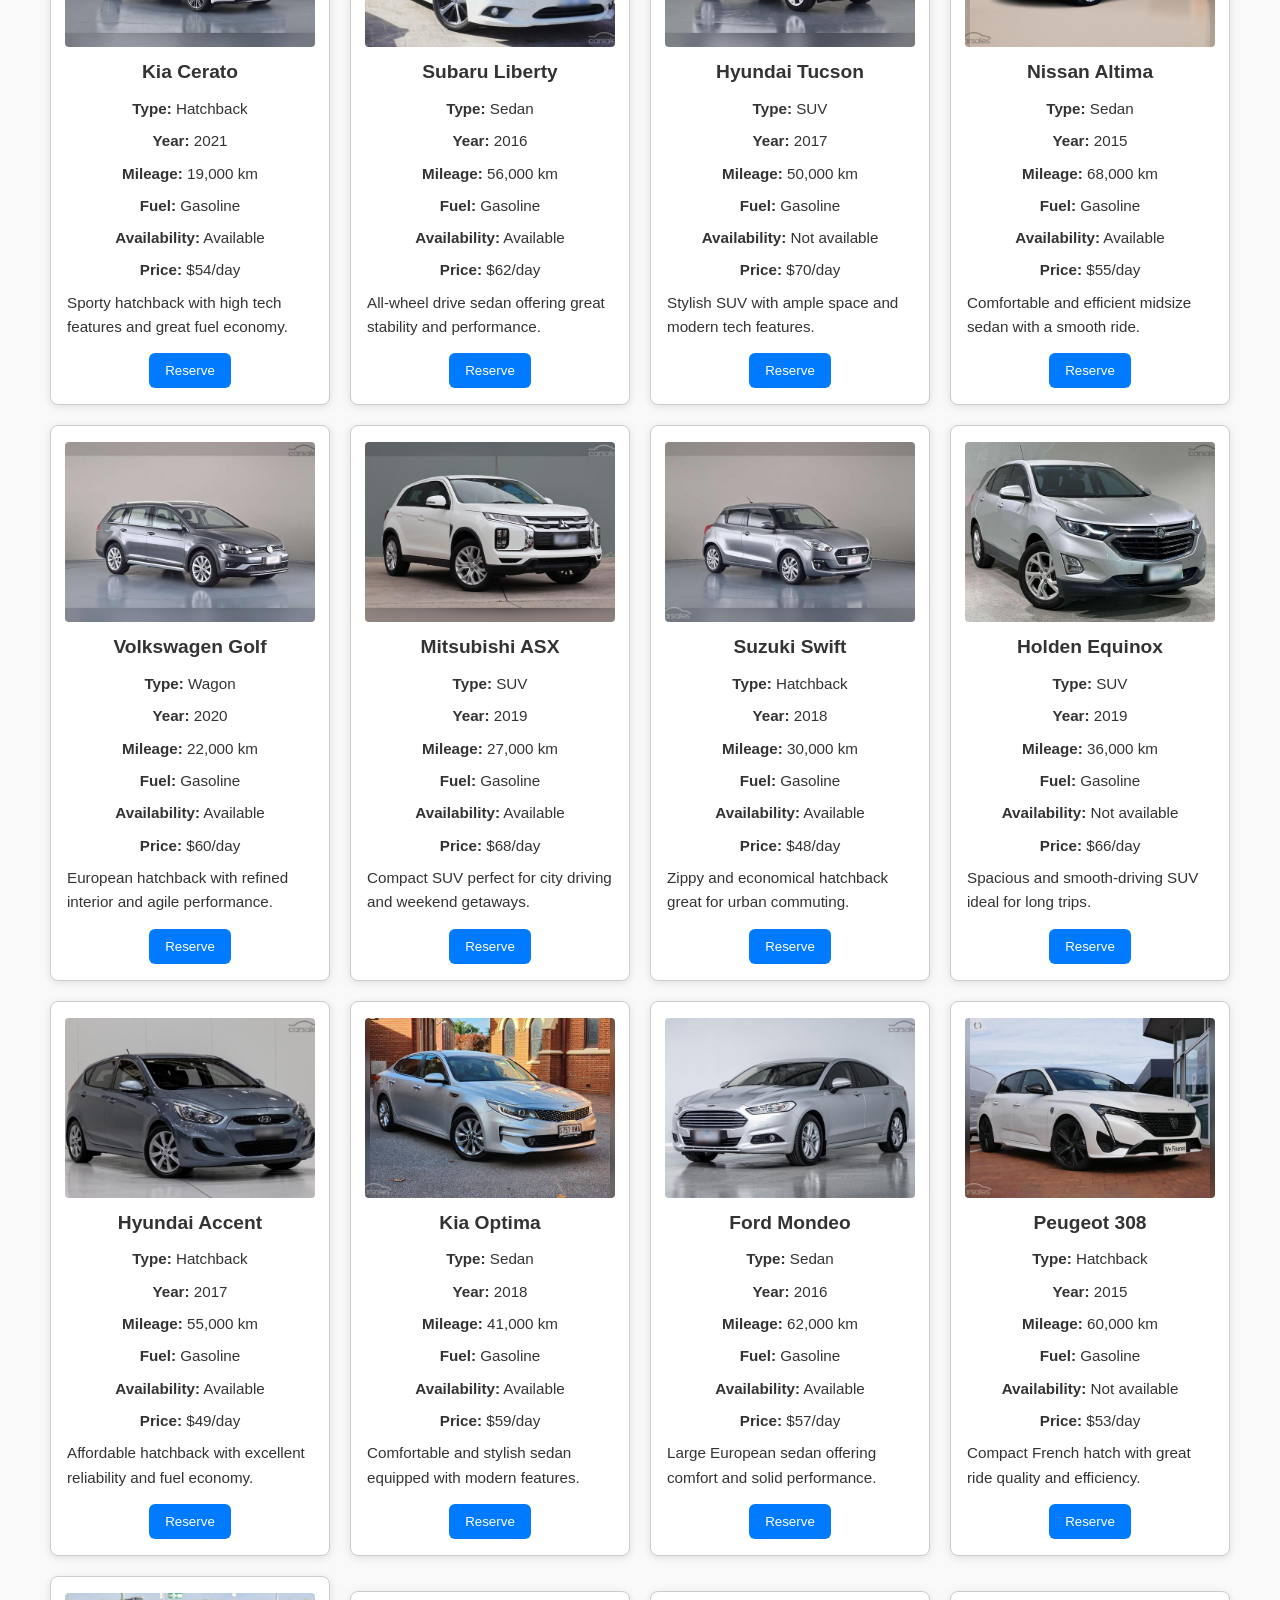
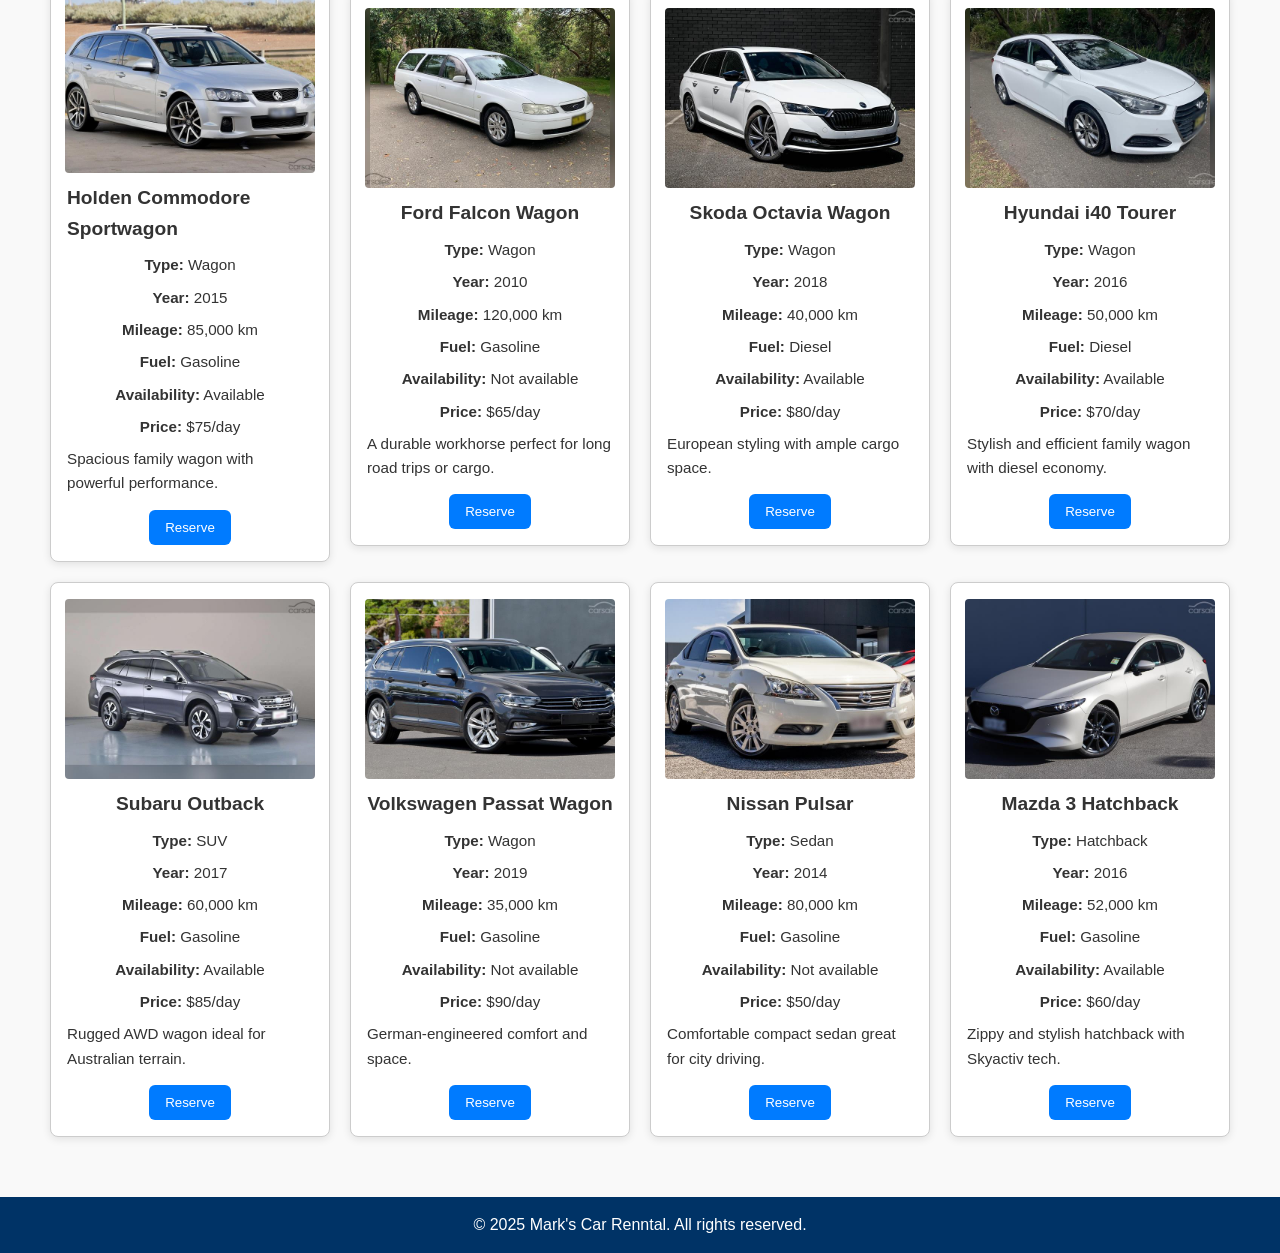
==== commit e1bbf796: "Update styling of search box and suggestion list" ====
--- a/index.html
+++ b/index.html
@@ -19,10 +19,10 @@
          <!--Search Bar-->
         <section class="search">
             <input type="text" id="searchBox" placeholder="Search for cars...">
+            <!--Search button-->
+            <button id="searchBtn">Search</button>
             <!--suggestions list-->
             <ul id = "suggestions" class="suggestions-list"></ul>
-            <!--Search button-->
-            <button id="searchBtn">Search</button>
             <!--Car Type Dropdown-->
             <select id="carTypeDropdown">
                 <option value="all">All</option>
--- a/css/styles.css
+++ b/css/styles.css
@@ -159,13 +159,14 @@
   list-style: none;
   padding: 0;
   margin: 0;
-  border: 1px solid #ccc;
+  border: 0;
   max-height: 150px;
   overflow-y: auto;
   width: 300px;
   background-color: white;
   position: absolute;
   z-index: 1000;
+  top: 100%;
 }
 
 .suggestions-list li {
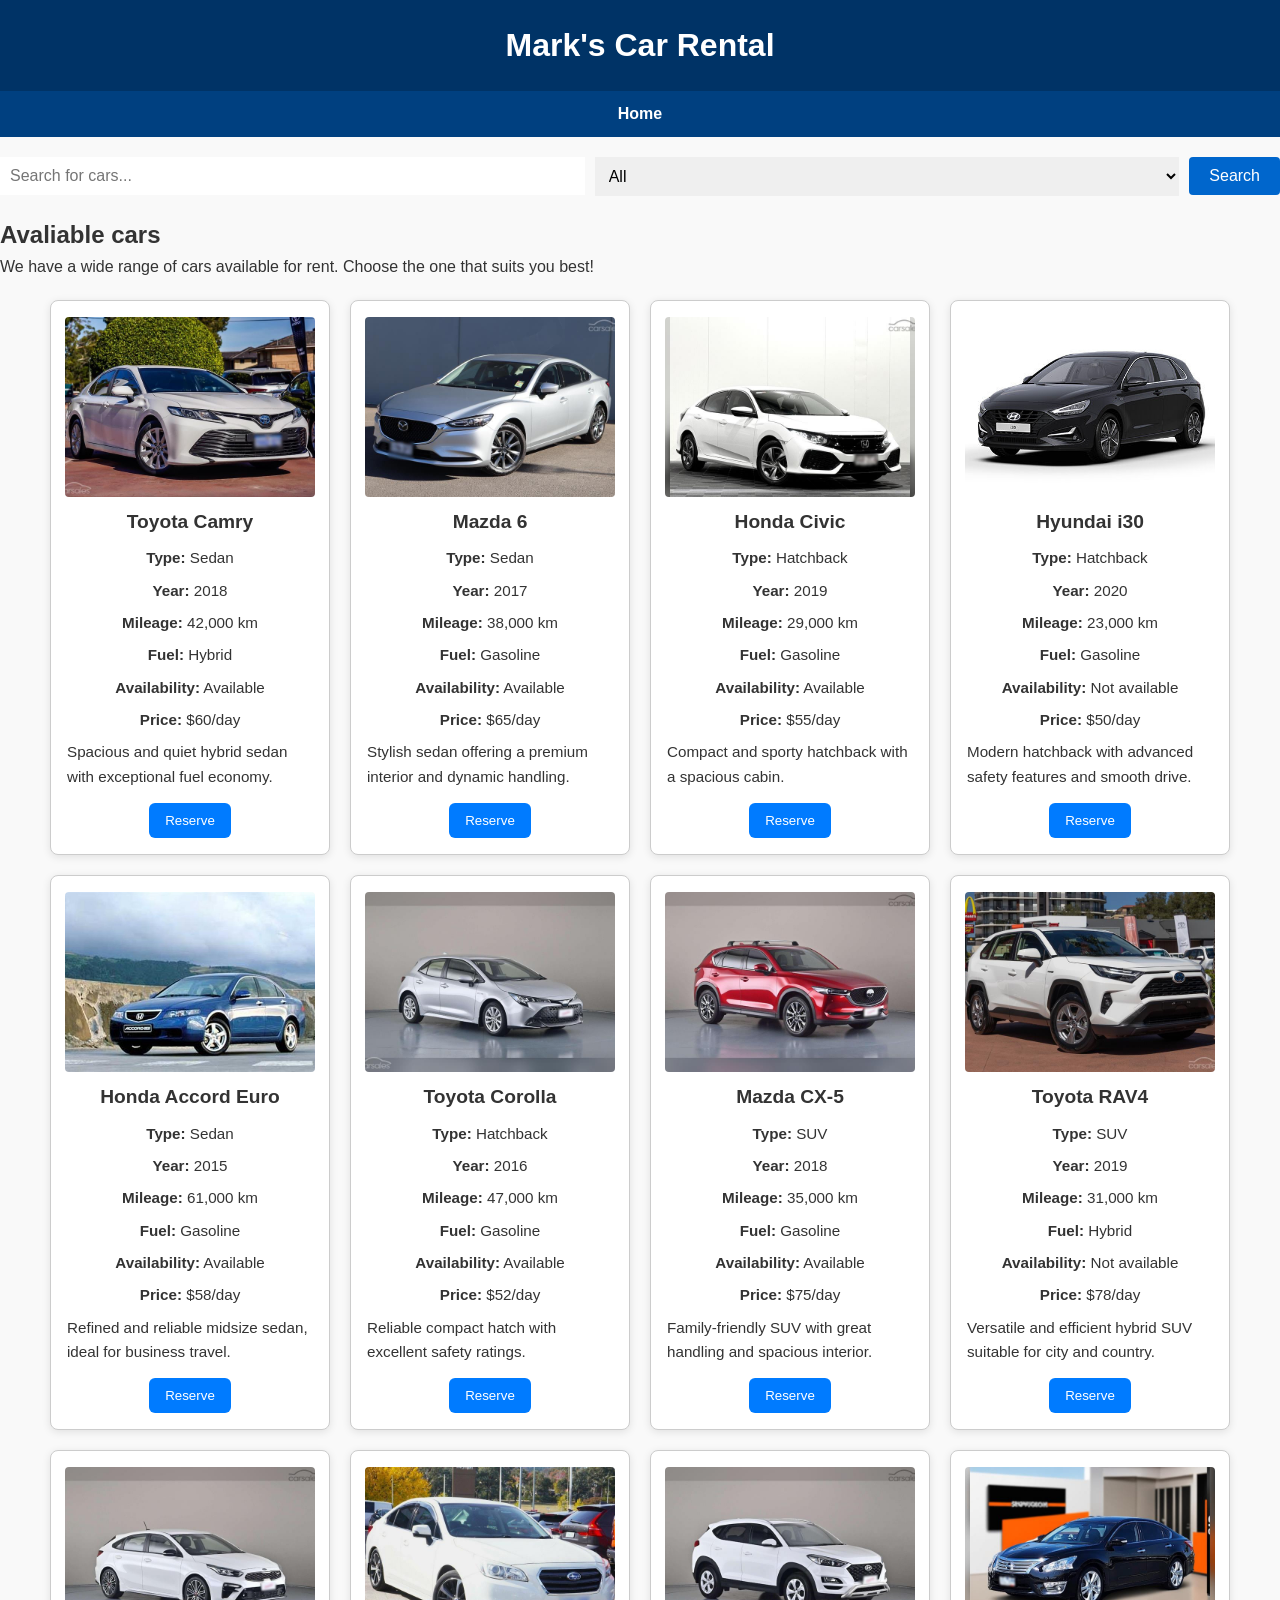
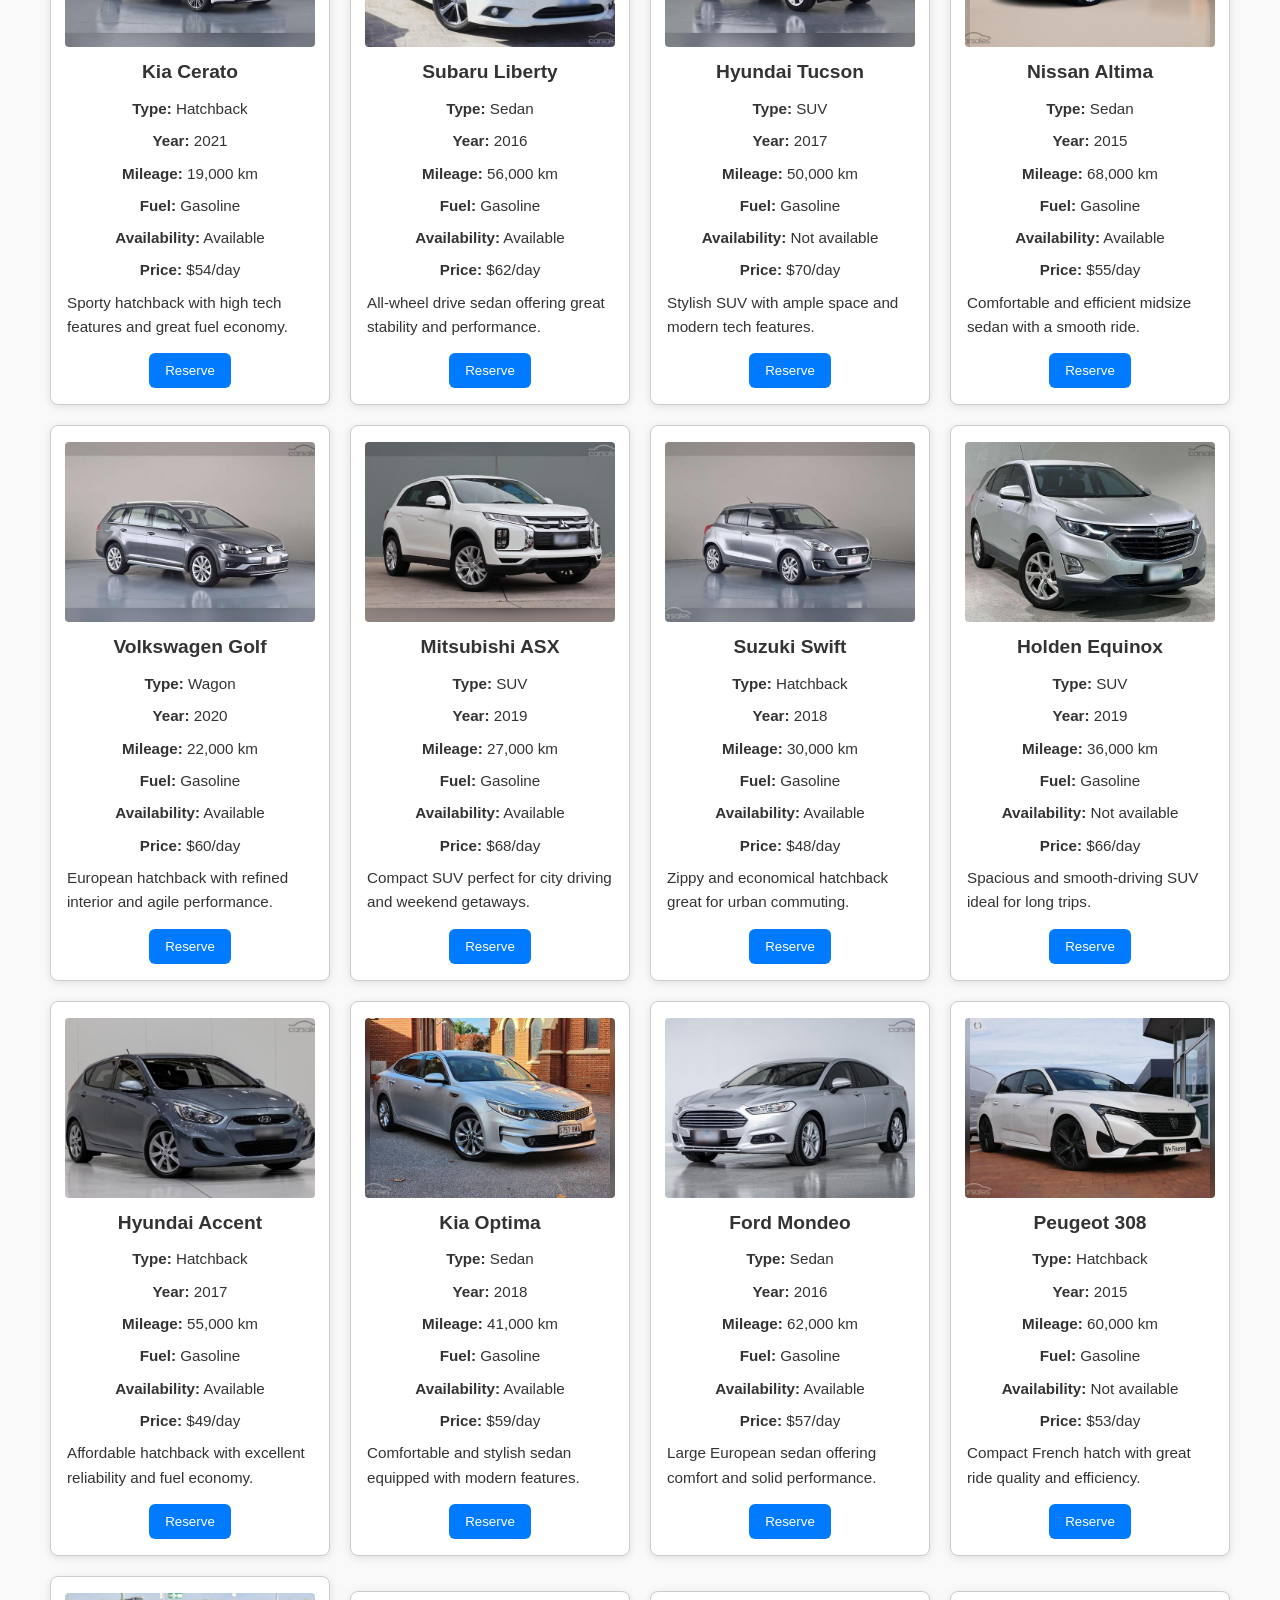
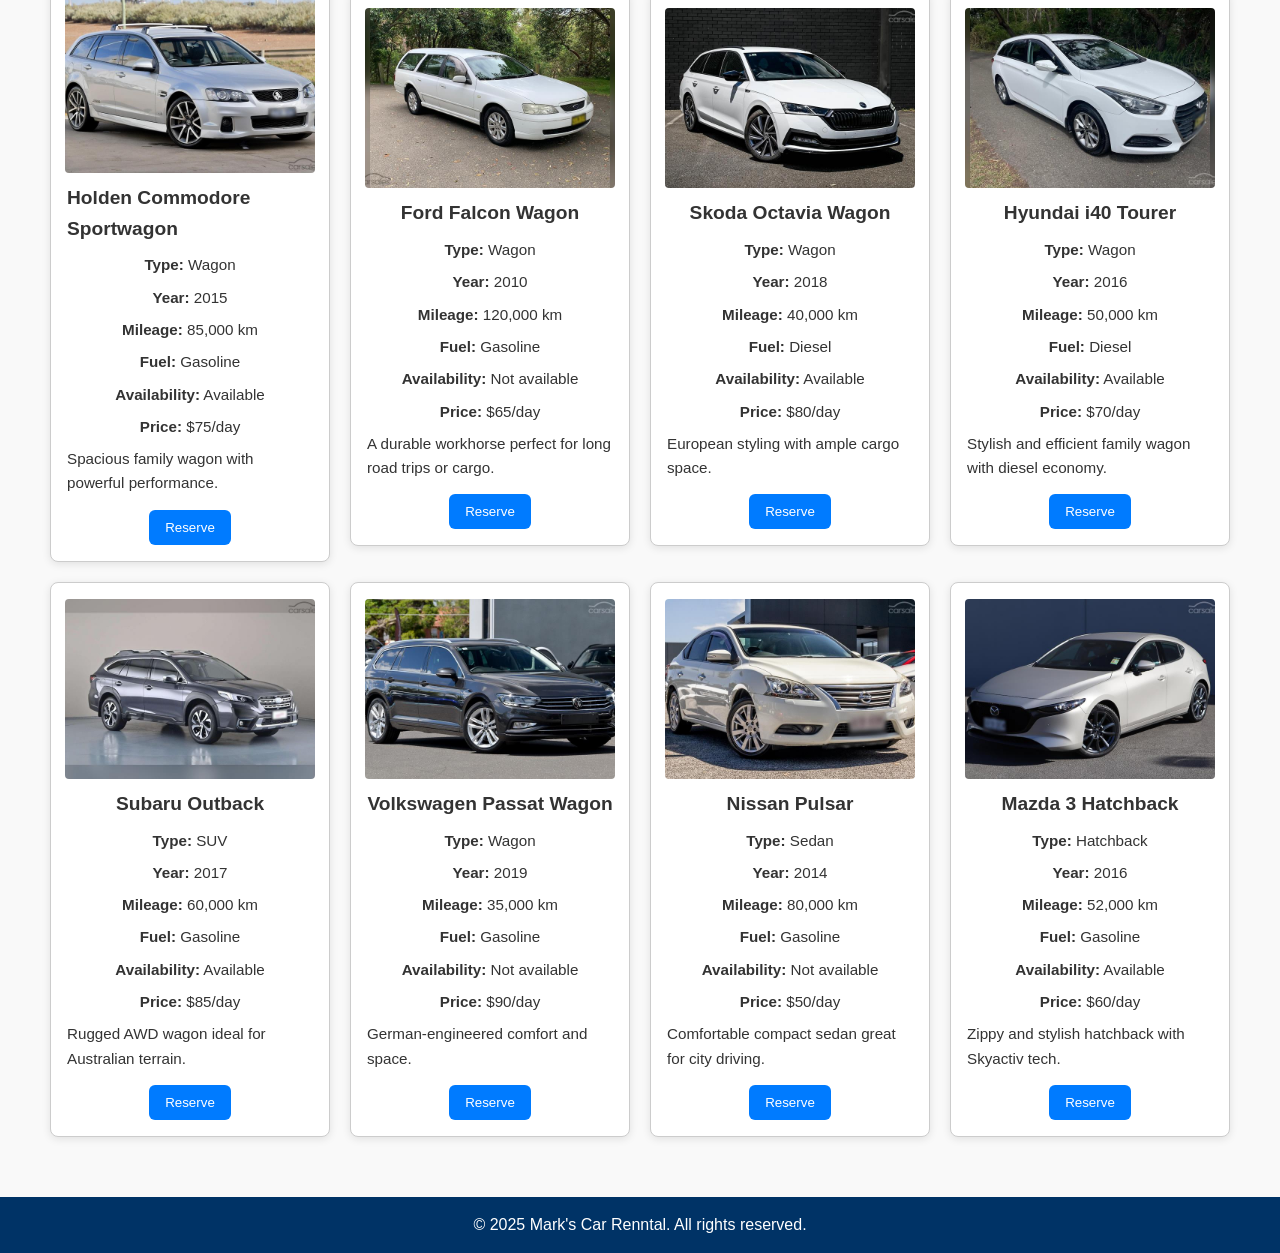
==== commit 217fd273: "update search row layout" ====
--- a/index.html
+++ b/index.html
@@ -18,17 +18,16 @@
     <main>
          <!--Search Bar-->
         <section class="search">
-            <input type="text" id="searchBox" placeholder="Search for cars...">
-            <!--Search button-->
-            <button id="searchBtn">Search</button>
-            <!--suggestions list-->
-            <ul id = "suggestions" class="suggestions-list"></ul>
-            <!--Car Type Dropdown-->
-            <select id="carTypeDropdown">
-                <option value="all">All</option>
-            </select>
-
-        </section>
+            <div class="search-row">
+                <input type="text" id="searchBox" placeholder="Search for cars...">
+                <select id="carTypeDropdown">
+                    <option value="all">All</option>
+                </select>
+                <button id="searchBtn">Search</button>
+            </div>
+  <!-- Suggestions should stay aligned under the input box -->
+  <ul id="suggestions" class="suggestions-list"></ul>
+</section>
         <!--Car Grid-->
         <section id="home">
             <h2>Avaliable cars</h2>
--- a/css/styles.css
+++ b/css/styles.css
@@ -53,13 +53,14 @@
 }
 
 /* Search Section */
-.search {
+.search-row {
   display: flex;
   flex-wrap: wrap;
   align-items: center;
   gap: 10px;
   margin-bottom: 20px;
   position: relative;
+  flex-wrap: wrap;
 }
 
 #searchBox, #carTypeDropdown {
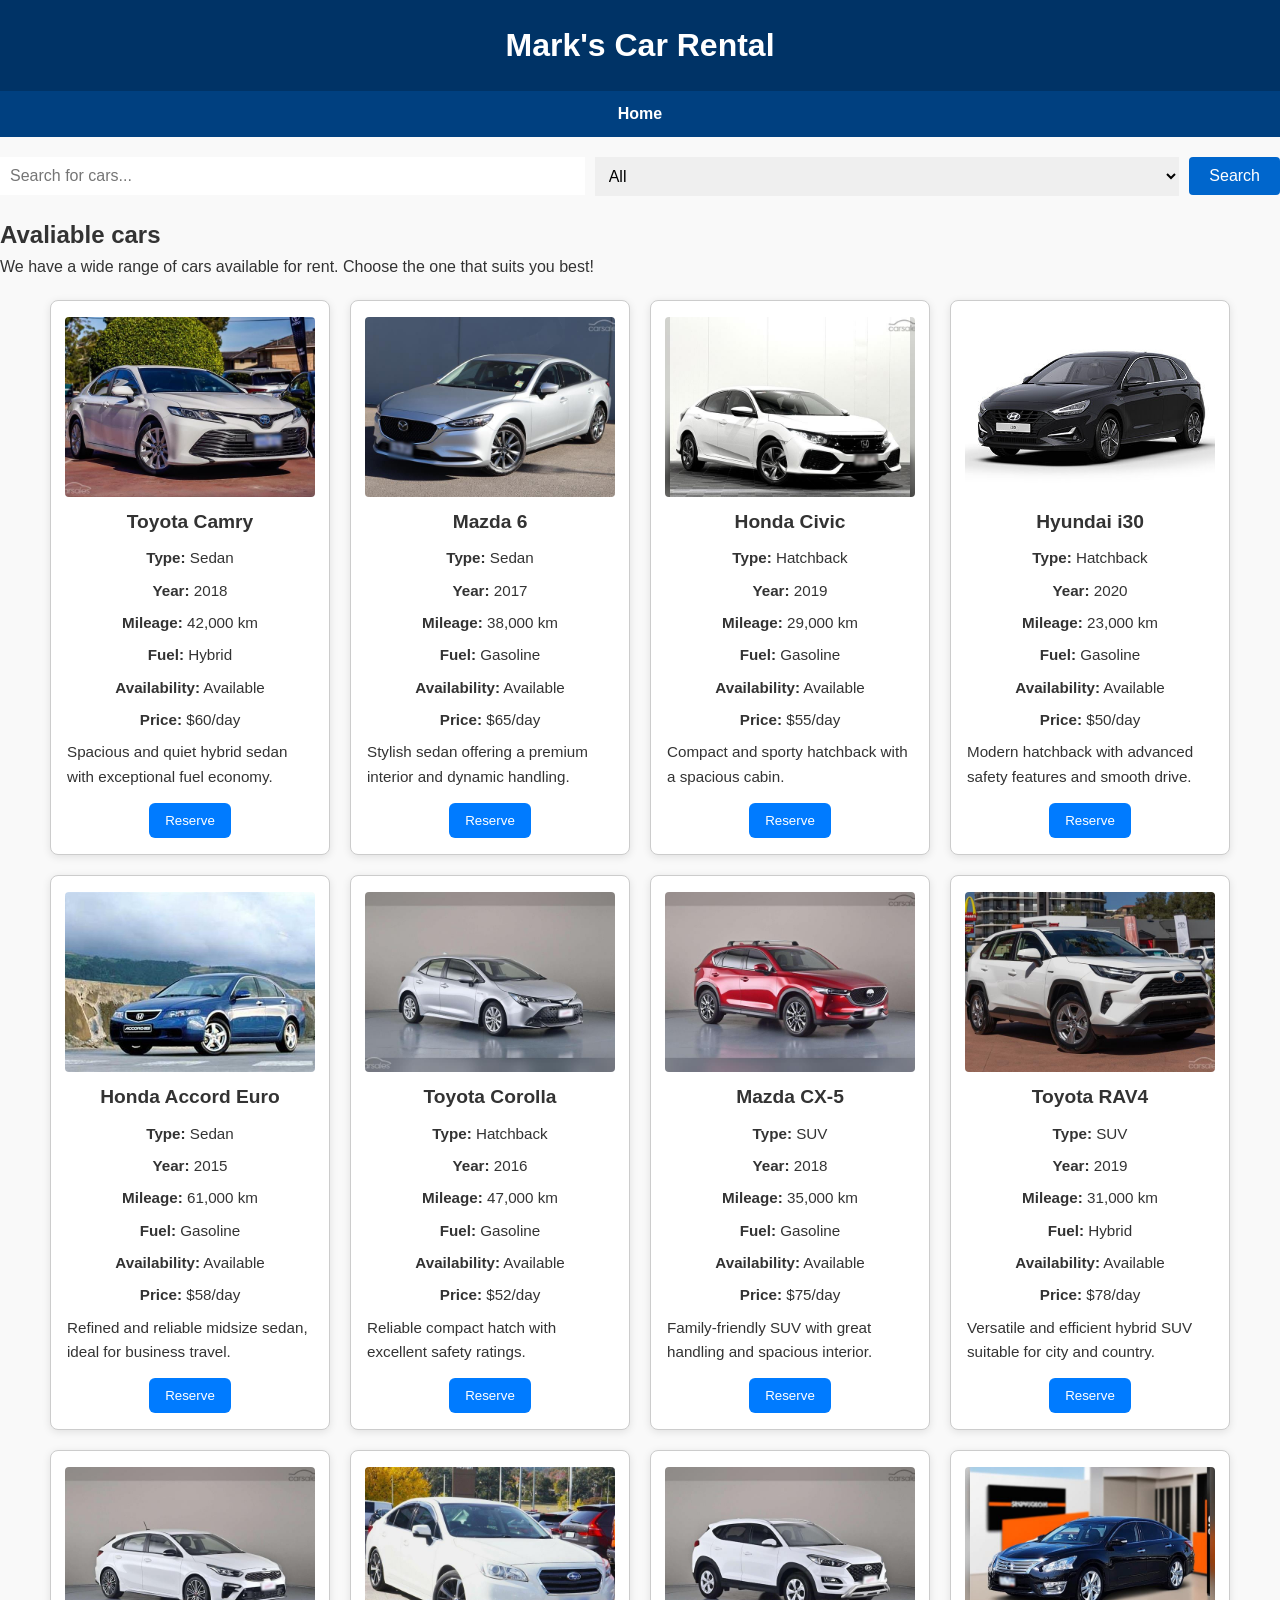
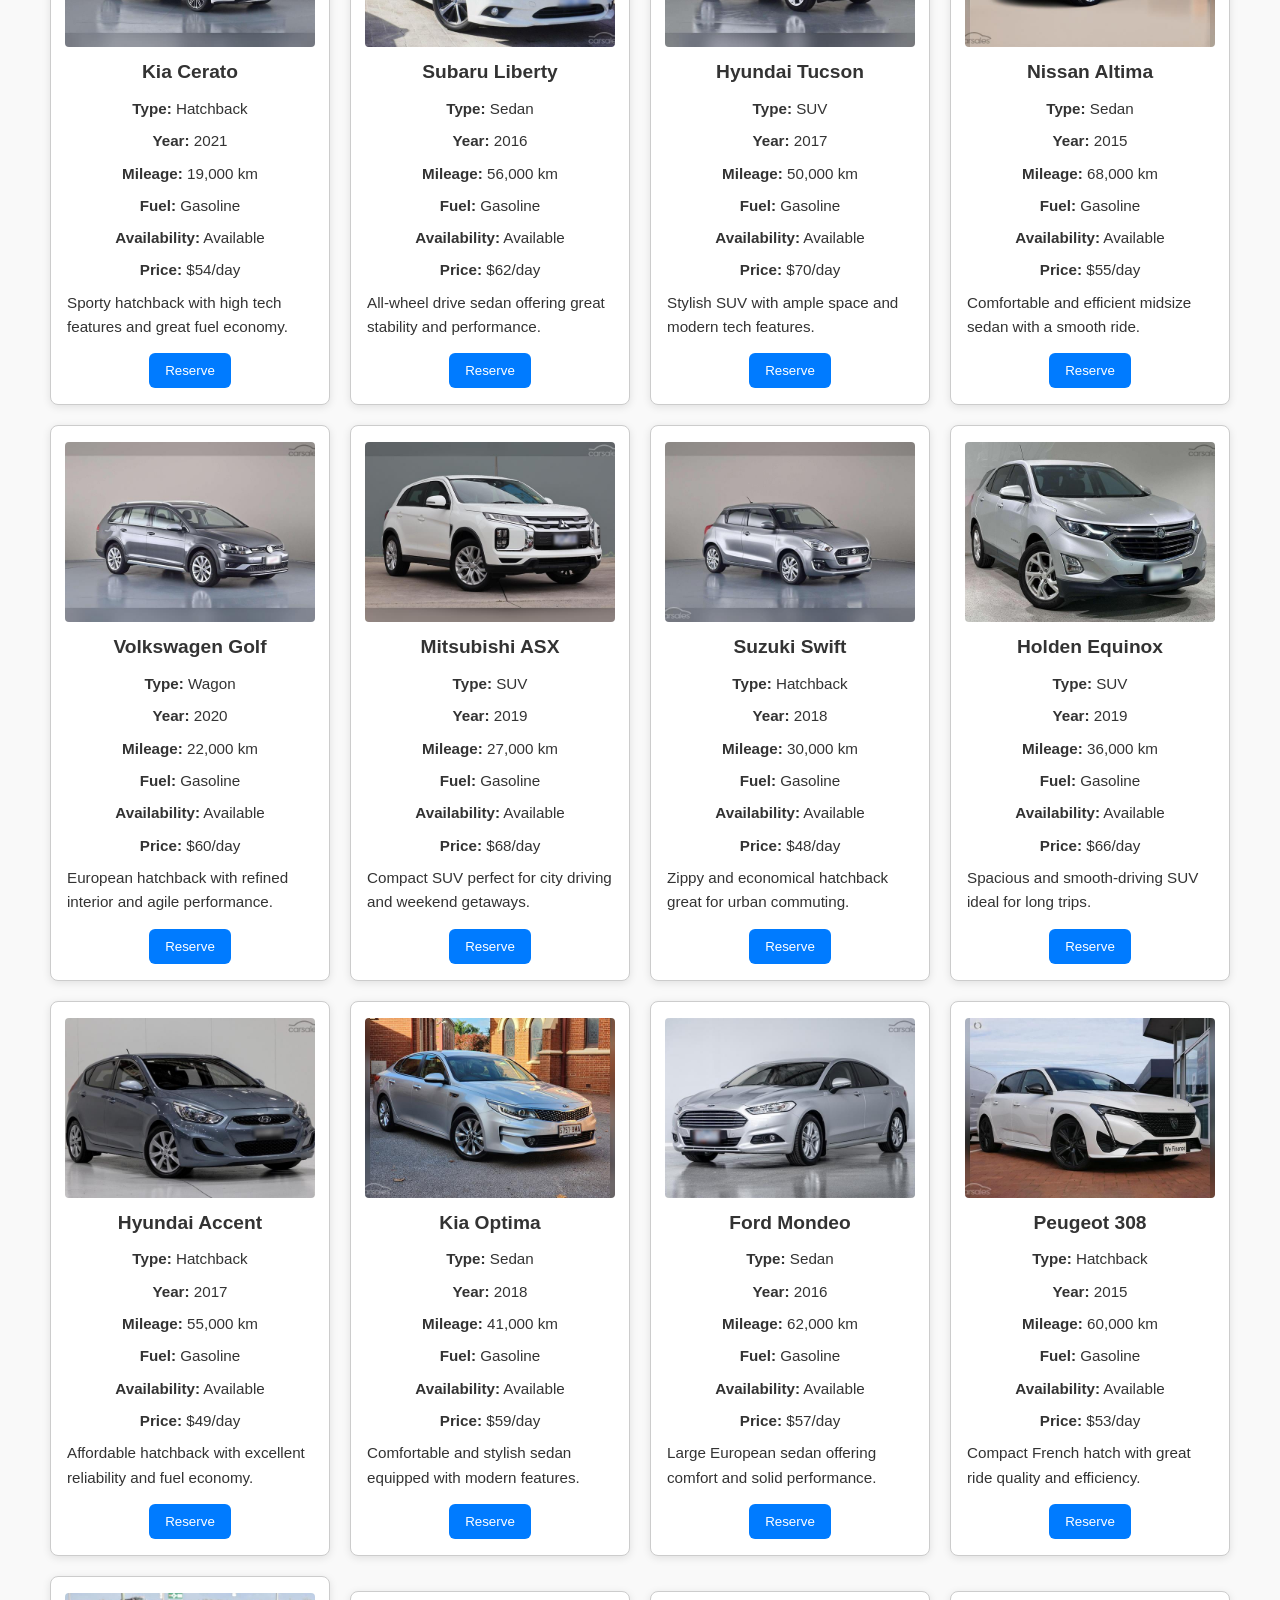
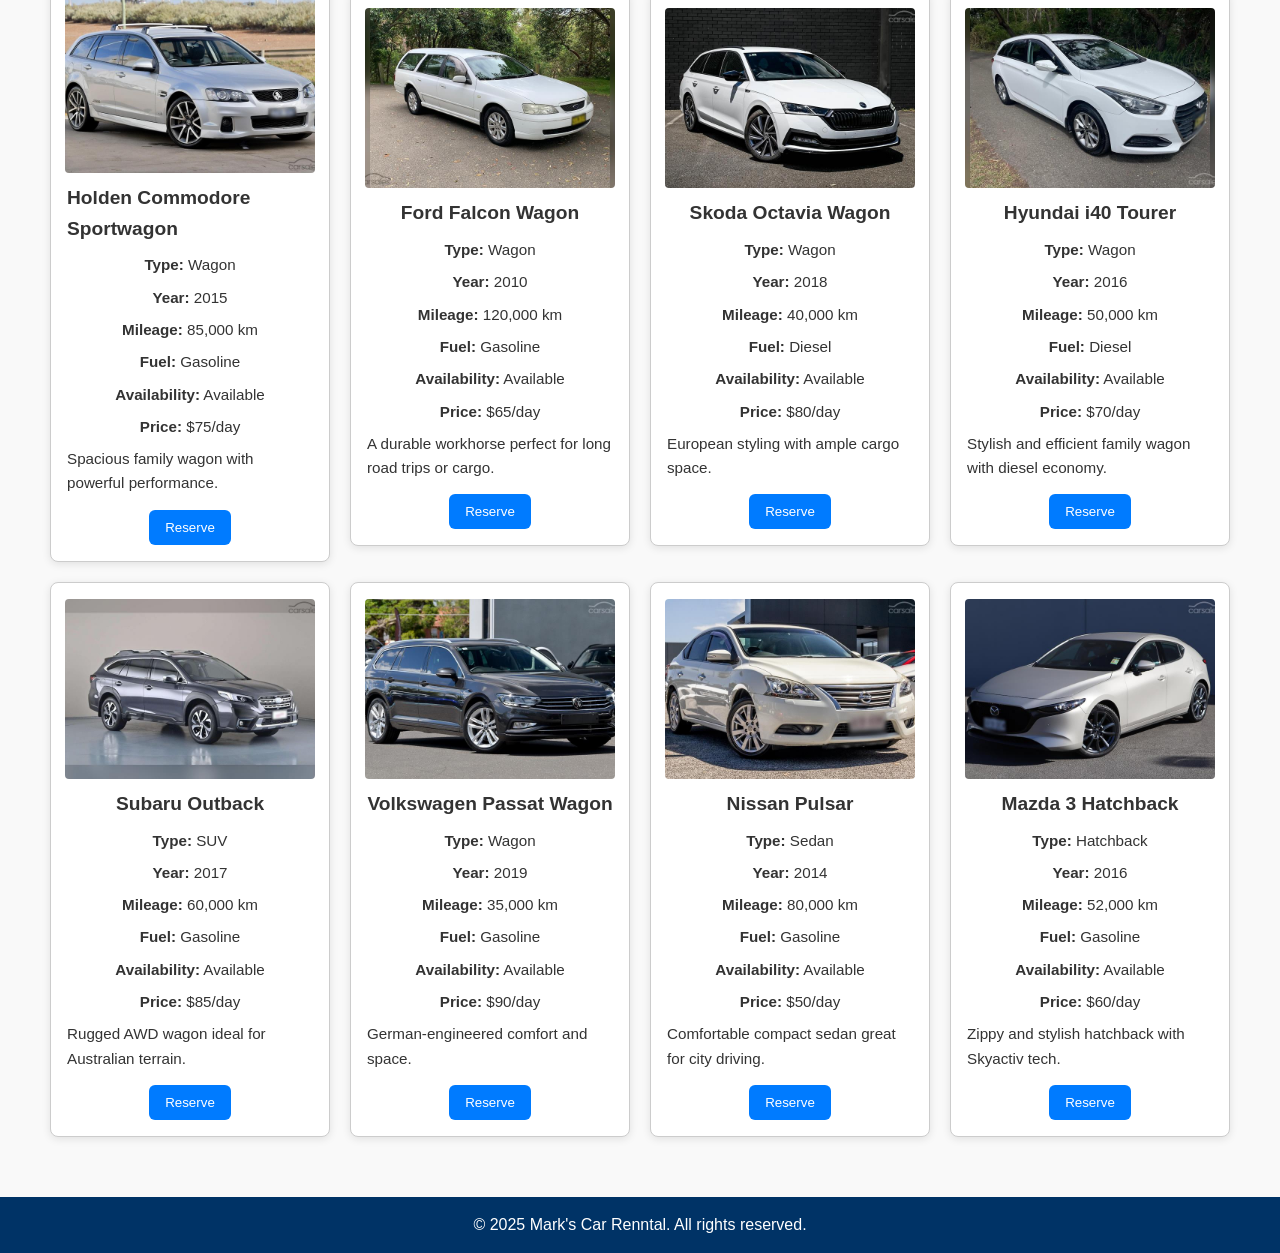
==== commit c0a44616: "Add funtionality to header to link to homePage" ====
--- a/index.html
+++ b/index.html
@@ -8,7 +8,9 @@
 </head>
 <body>
     <header>
-        <h1>Mark's Car Rental</h1>
+        <a href="index.html">
+            <h1 class = "site-header">Mark's Car Rental</h1>
+        </a>
     </header>
     <nav>
         <ul>
--- a/css/styles.css
+++ b/css/styles.css
@@ -200,6 +200,12 @@
 .reserve-btn:hover {
   background-color: #0056b3;
 }
+.reserve-btn:disabled,
+.disabled-btn {
+  background-color: #ccc;
+  color: #666;
+  cursor: not-allowed;
+}
 .reservation-card {
     display: flex;
     flex-direction: row;
@@ -247,4 +253,60 @@
 
 .confirm-btn:hover {
     background-color: #0056b3;
+}
+.cancel-btn {
+  display: inline-block;
+  padding: 10px 15px;
+  background-color: #ccc;
+  color: black;
+  text-decoration: none;
+  border: none;
+  cursor: pointer;
+  border-radius: 4px;
+}
+.modal {
+  display: none; 
+  position: fixed;
+  z-index: 2000;
+  left: 0;
+  top: 0;
+  width: 100%;
+  height: 100%;
+  overflow: auto;
+  background-color: rgba(0, 0, 0, 0.4);
+}
+
+.modal-content {
+  background-color: #fff;
+  margin: 10% auto;
+  padding: 20px;
+  width: 90%;
+  max-width: 400px;
+  border-radius: 8px;
+  box-shadow: 0 0 10px #444;
+}
+
+.close-btn {
+  float: right;
+  font-size: 24px;
+  cursor: pointer;
+}
+.modal-content form {
+  display: flex;
+  flex-direction: column;
+  gap: 15px;
+}
+
+.date-row {
+  display: flex;
+  gap: 20px;
+  justify-content: space-between;
+}
+
+.date-row > div {
+  flex: 1;
+}
+a {
+  text-decoration: none;
+  color: inherit;
 }
